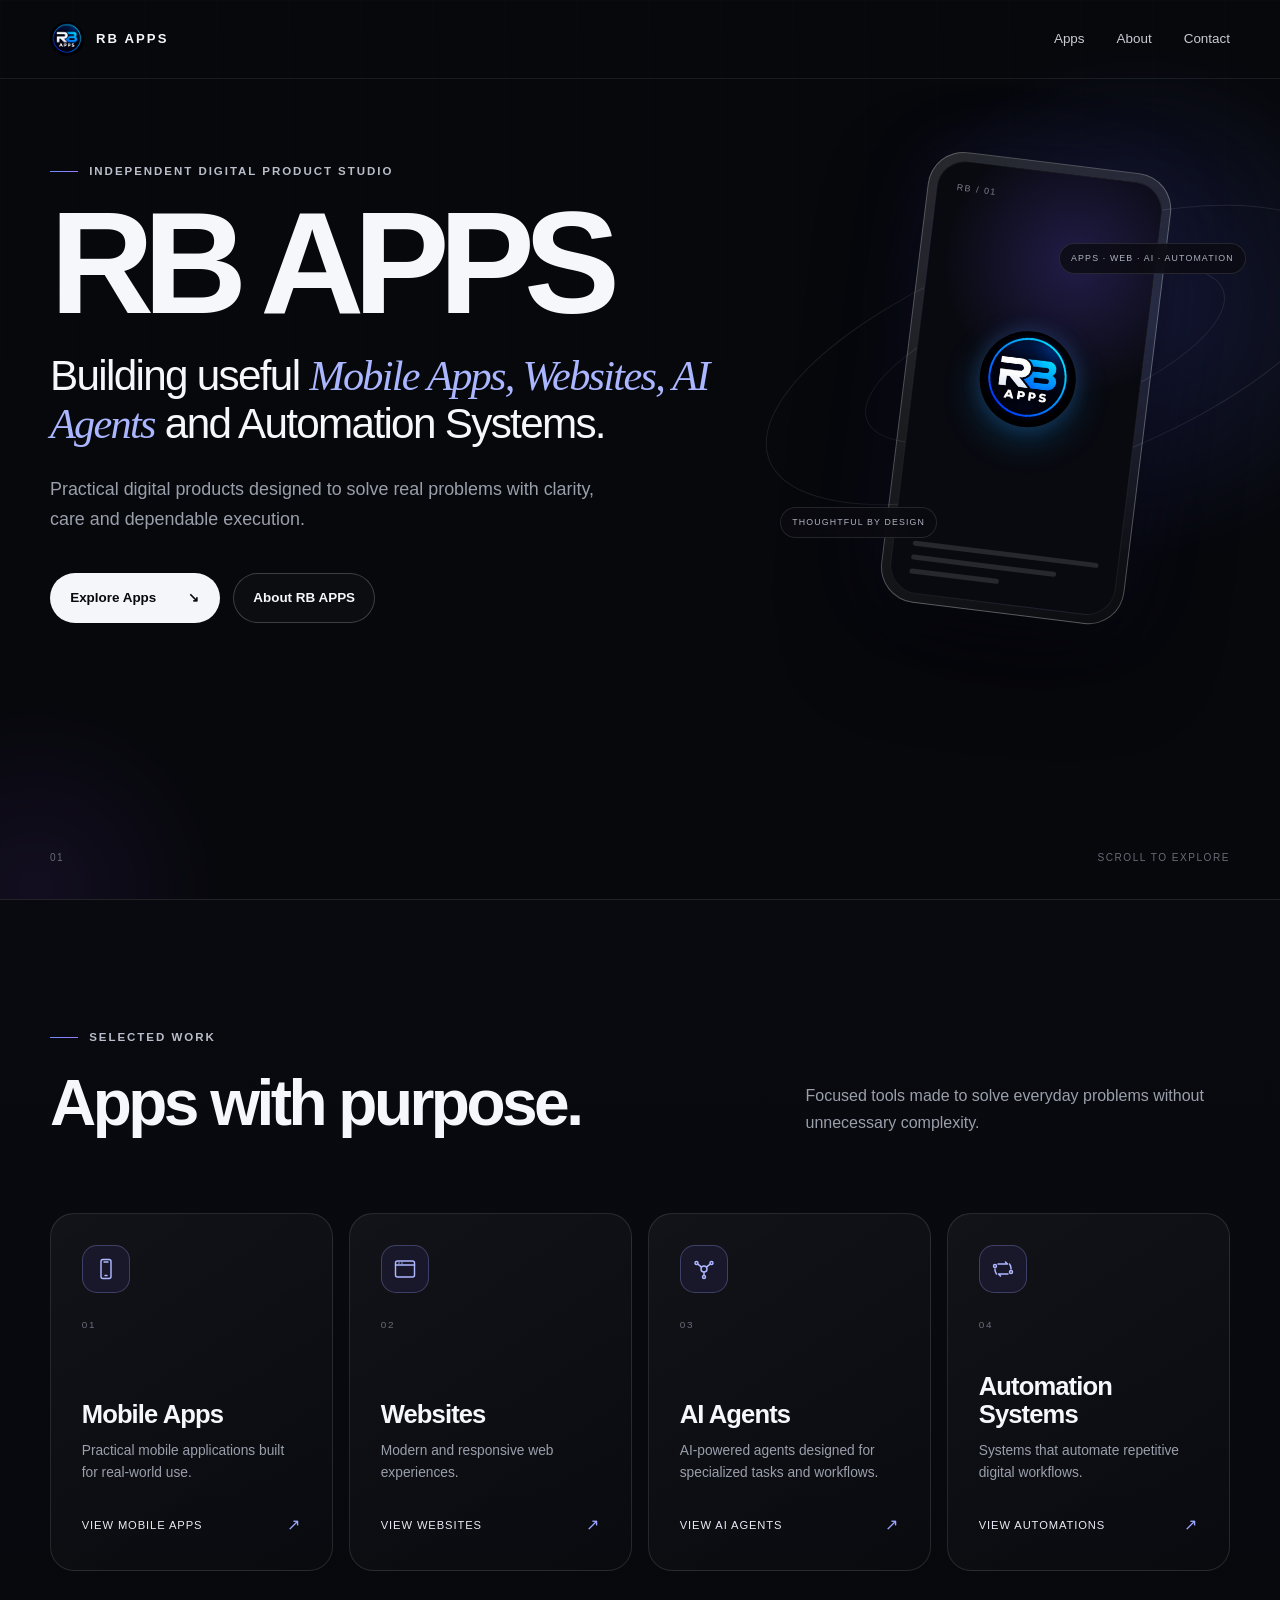
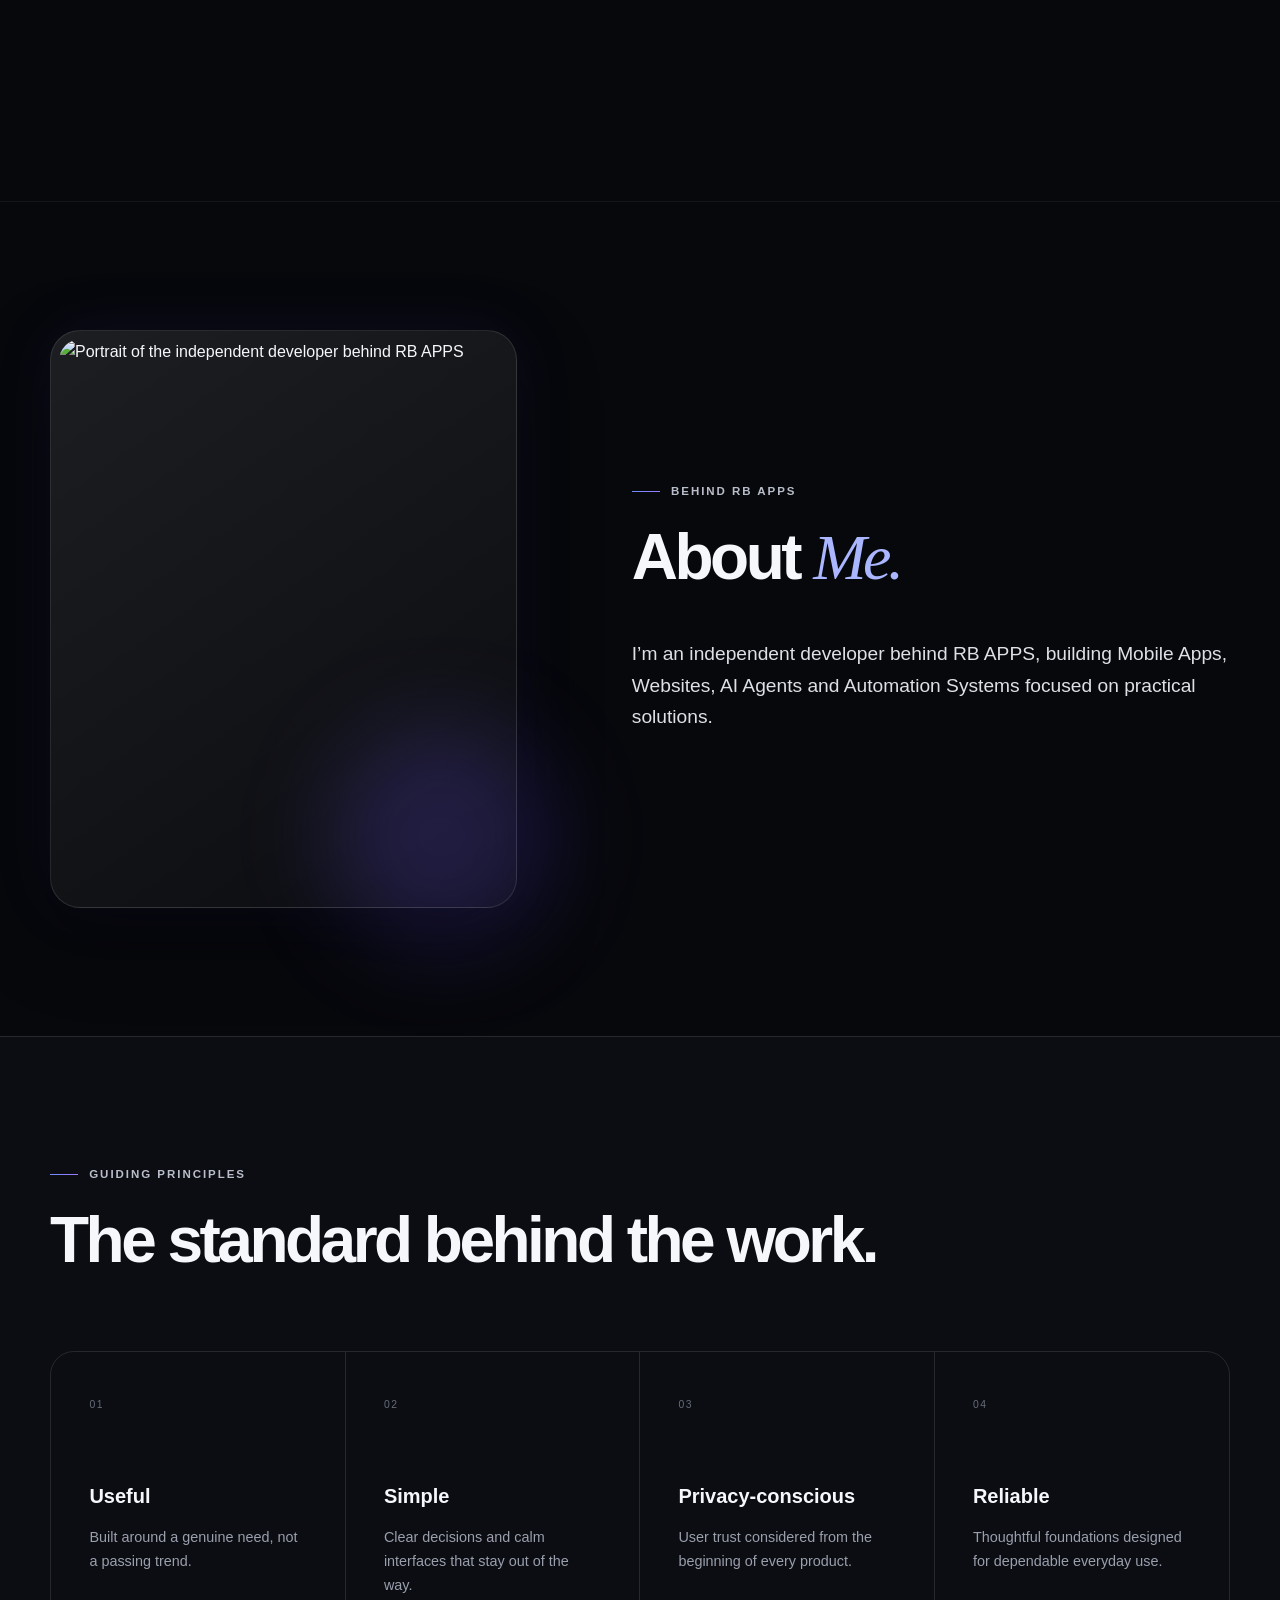
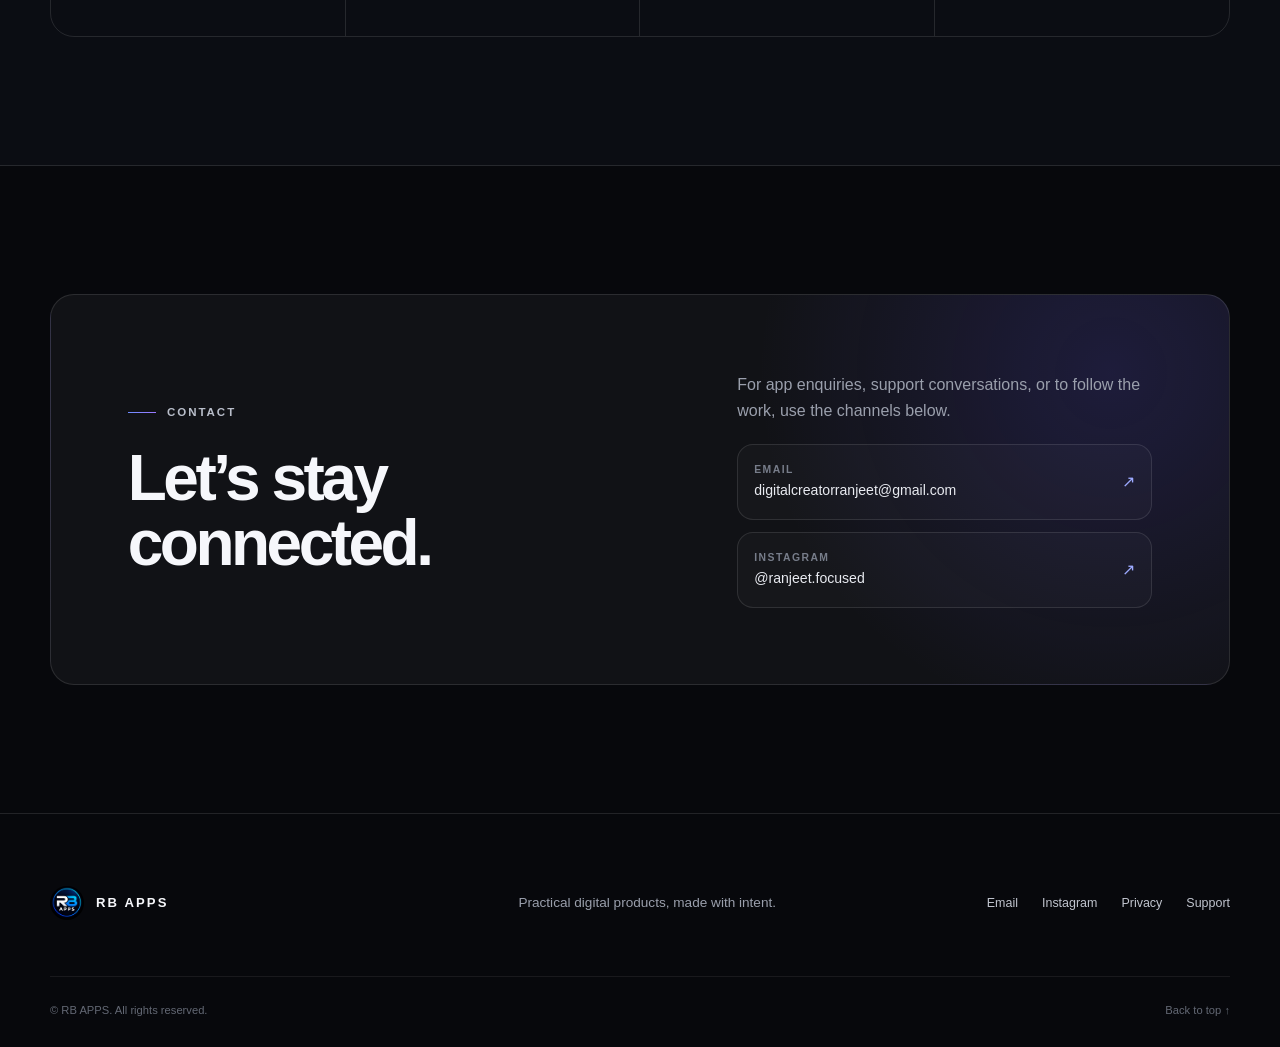
==== index.html @ 56046216 "feat: add RB APPS logo to website" ====
<!doctype html>
<html lang="en">
  <head>
    <meta charset="UTF-8" />
    <meta name="viewport" content="width=device-width, initial-scale=1" />
    <meta name="theme-color" content="#07080c" />
    <meta
      name="description"
      content="RB APPS creates useful mobile apps, websites, AI agents and automation systems."
    />
    <meta property="og:type" content="website" />
    <meta property="og:title" content="RB APPS — Practical digital products" />
    <meta
      property="og:description"
      content="Building useful mobile apps, websites, AI agents and automation systems."
    />
    <title>RB APPS — Practical digital products</title>
    <link rel="icon" href="favicon.svg" type="image/svg+xml" />
    <link rel="stylesheet" href="styles.css" />
    <script src="script.js" defer></script>
  </head>
  <body>
    <a class="skip-link" href="#main-content">Skip to content</a>

    <header class="site-header" data-header>
      <div class="container nav-shell">
        <a class="wordmark" href="index.html" aria-label="RB APPS home">
          <img class="wordmark-logo" src="assets/images/rb-apps-logo.png" alt="RB APPS Logo" width="34" height="34" />
          <span>RB APPS</span>
        </a>

        <button
          class="menu-button"
          type="button"
          aria-expanded="false"
          aria-controls="primary-navigation"
          aria-label="Open navigation"
          data-menu-button
        >
          <span></span><span></span>
        </button>

        <nav class="primary-nav" id="primary-navigation" aria-label="Primary navigation" data-navigation>
          <a href="#apps">Apps</a>
          <a href="#about">About</a>
          <a href="#contact">Contact</a>
        </nav>
      </div>
    </header>

    <main id="main-content">
      <section class="hero" id="top" aria-labelledby="hero-title">
        <div class="gravity-field" aria-hidden="true">
          <span class="orb orb-one"></span>
          <span class="orb orb-two"></span>
          <span class="orbit orbit-one"></span>
          <span class="orbit orbit-two"></span>
        </div>

        <div class="container hero-layout">
          <div class="hero-copy">
            <p class="eyebrow"><span></span> Independent digital product studio</p>
            <h1 id="hero-title">RB APPS</h1>
            <p class="hero-tagline">
              Building useful <em>Mobile Apps, Websites, AI Agents</em> and Automation Systems.
            </p>
            <p class="hero-summary">
              Practical digital products designed to solve real problems with clarity, care and dependable execution.
            </p>
            <div class="hero-actions">
              <a class="button button-primary" href="#apps">Explore Apps <span aria-hidden="true">↘</span></a>
              <a class="button button-secondary" href="#about">About RB APPS</a>
            </div>
          </div>

          <div class="hero-object" aria-hidden="true">
            <div class="device-shell">
              <div class="device-screen">
                <span class="screen-label">RB / 01</span>
                <div class="screen-core">
                  <img class="screen-logo" src="assets/images/rb-apps-logo.png" alt="RB APPS Logo" width="96" height="96" />
                </div>
                <div class="screen-lines"><i></i><i></i><i></i></div>
              </div>
            </div>
            <span class="status-chip chip-one">APPS · WEB · AI · AUTOMATION</span>
            <span class="status-chip chip-two">THOUGHTFUL BY DESIGN</span>
          </div>
        </div>

        <div class="container hero-footnote" aria-hidden="true">
          <span>01</span><span>Scroll to explore</span>
        </div>
      </section>

      <section class="section apps-section" id="apps" aria-labelledby="apps-title">
        <div class="container">
          <div class="section-heading">
            <div>
              <p class="eyebrow"><span></span> Selected work</p>
              <h2 id="apps-title">Apps with purpose.</h2>
            </div>
            <p>Focused tools made to solve everyday problems without unnecessary complexity.</p>
          </div>

          <nav class="project-category-grid" aria-label="Project categories">
            <a class="project-category-card" href="projects/mobile-apps.html">
              <span class="category-icon" aria-hidden="true">
                <svg viewBox="0 0 24 24"><rect x="7" y="2.5" width="10" height="19" rx="2"></rect><path d="M10 5h4M11 18.5h2"></path></svg>
              </span>
              <span class="category-number">01</span>
              <h3>Mobile Apps</h3>
              <p>Practical mobile applications built for real-world use.</p>
              <span class="category-cta">View Mobile Apps <span aria-hidden="true">↗</span></span>
            </a>

            <a class="project-category-card" href="projects/websites.html">
              <span class="category-icon" aria-hidden="true">
                <svg viewBox="0 0 24 24"><rect x="2.5" y="4" width="19" height="16" rx="2"></rect><path d="M2.5 8h19M6 6h.01M9 6h.01"></path></svg>
              </span>
              <span class="category-number">02</span>
              <h3>Websites</h3>
              <p>Modern and responsive web experiences.</p>
              <span class="category-cta">View Websites <span aria-hidden="true">↗</span></span>
            </a>

            <a class="project-category-card" href="projects/ai-agents.html">
              <span class="category-icon" aria-hidden="true">
                <svg viewBox="0 0 24 24"><circle cx="12" cy="12" r="3"></circle><circle cx="4.5" cy="6" r="1.5"></circle><circle cx="19.5" cy="6" r="1.5"></circle><circle cx="12" cy="20" r="1.5"></circle><path d="m5.8 7.1 3.8 3M18.2 7.1l-3.8 3M12 15v3.5"></path></svg>
              </span>
              <span class="category-number">03</span>
              <h3>AI Agents</h3>
              <p>AI-powered agents designed for specialized tasks and workflows.</p>
              <span class="category-cta">View AI Agents <span aria-hidden="true">↗</span></span>
            </a>

            <a class="project-category-card" href="projects/automation.html">
              <span class="category-icon" aria-hidden="true">
                <svg viewBox="0 0 24 24"><path d="M7 7h9.5l-2-2M17 17H7.5l2 2M18.5 7A7.5 7.5 0 0 1 20 12M5.5 17A7.5 7.5 0 0 1 4 12"></path><circle cx="4" cy="9" r="1.5"></circle><circle cx="20" cy="15" r="1.5"></circle></svg>
              </span>
              <span class="category-number">04</span>
              <h3>Automation Systems</h3>
              <p>Systems that automate repetitive digital workflows.</p>
              <span class="category-cta">View Automations <span aria-hidden="true">↗</span></span>
            </a>
          </nav>

        </div>
      </section>

      <section class="section about-section" id="about" aria-labelledby="about-title">
        <div class="container about-grid">
          <div class="about-portrait">
            <img
              src="assets/images/rb-apps-developer.png"
              alt="Portrait of the independent developer behind RB APPS"
              width="1122"
              height="1402"
              loading="lazy"
            />
          </div>
          <div class="about-content">
            <p class="eyebrow"><span></span> Behind RB APPS</p>
            <h2 id="about-title">About <em>Me.</em></h2>
            <div class="about-copy">
              <p>
                I’m an independent developer behind RB APPS, building Mobile Apps, Websites, AI Agents and Automation
                Systems focused on practical solutions.
              </p>
            </div>
          </div>
        </div>
      </section>

      <section class="section principles-section" aria-labelledby="principles-title">
        <div class="container">
          <div class="section-heading compact">
            <div>
              <p class="eyebrow"><span></span> Guiding principles</p>
              <h2 id="principles-title">The standard behind the work.</h2>
            </div>
          </div>

          <div class="principles-grid">
            <article><span>01</span><h3>Useful</h3><p>Built around a genuine need, not a passing trend.</p></article>
            <article><span>02</span><h3>Simple</h3><p>Clear decisions and calm interfaces that stay out of the way.</p></article>
            <article><span>03</span><h3>Privacy-conscious</h3><p>User trust considered from the beginning of every product.</p></article>
            <article><span>04</span><h3>Reliable</h3><p>Thoughtful foundations designed for dependable everyday use.</p></article>
          </div>
        </div>
      </section>

      <section class="section contact-section" id="contact" aria-labelledby="contact-title">
        <div class="container contact-panel">
          <div>
            <p class="eyebrow"><span></span> Contact</p>
            <h2 id="contact-title">Let’s stay connected.</h2>
          </div>
          <div class="contact-copy">
            <p>For app enquiries, support conversations, or to follow the work, use the channels below.</p>
            <div class="contact-links" aria-label="Contact options">
              <a class="contact-link" href="mailto:digitalcreatorranjeet@gmail.com">
                <span class="contact-link-label">Email</span>
                <span class="contact-link-value">digitalcreatorranjeet@gmail.com</span>
                <span class="contact-link-arrow" aria-hidden="true">↗</span>
              </a>
              <a
                class="contact-link"
                href="https://www.instagram.com/ranjeet.focused/"
                target="_blank"
                rel="noopener noreferrer"
                aria-label="Open @ranjeet.focused on Instagram in a new tab"
              >
                <span class="contact-link-label">Instagram</span>
                <span class="contact-link-value">@ranjeet.focused</span>
                <span class="contact-link-arrow" aria-hidden="true">↗</span>
              </a>
            </div>
          </div>
        </div>
      </section>
    </main>

    <footer class="site-footer">
      <div class="container footer-main">
        <a class="wordmark" href="#top" aria-label="Back to top">
          <img class="wordmark-logo" src="assets/images/rb-apps-logo.png" alt="RB APPS Logo" width="34" height="34" />
          <span>RB APPS</span>
        </a>
        <p>Practical digital products, made with intent.</p>
        <nav aria-label="Footer navigation">
          <a href="mailto:digitalcreatorranjeet@gmail.com">Email</a>
          <a
            href="https://www.instagram.com/ranjeet.focused/"
            target="_blank"
            rel="noopener noreferrer"
            aria-label="Instagram (opens in a new tab)"
          >Instagram</a>
          <a href="privacy.html">Privacy</a>
          <a href="support.html">Support</a>
        </nav>
      </div>
      <div class="container footer-bottom">
        <p>© <span data-current-year></span> RB APPS. All rights reserved.</p>
        <a href="#top">Back to top ↑</a>
      </div>
    </footer>
  </body>
</html>
---- styles.css ----
:root {
  color-scheme: dark;
  --bg: #07080c;
  --bg-soft: #0b0d13;
  --surface: rgba(255, 255, 255, 0.045);
  --surface-strong: rgba(255, 255, 255, 0.075);
  --line: rgba(255, 255, 255, 0.11);
  --line-bright: rgba(255, 255, 255, 0.2);
  --text: #f6f7fb;
  --muted: #9a9fac;
  --blue: #6e8cff;
  --violet: #9b79ff;
  --max-width: 1180px;
  --radius: 24px;
  --space-section: clamp(5rem, 10vw, 9rem);
}

*, *::before, *::after { box-sizing: border-box; }
html { scroll-behavior: smooth; }
body {
  margin: 0;
  min-width: 280px;
  overflow-x: hidden;
  background: var(--bg);
  color: var(--text);
  font-family: Inter, ui-sans-serif, -apple-system, BlinkMacSystemFont, "Segoe UI", sans-serif;
  font-size: 1rem;
  line-height: 1.65;
  -webkit-font-smoothing: antialiased;
}

a { color: inherit; }
button, a { -webkit-tap-highlight-color: transparent; }
:focus-visible { outline: 2px solid #aabaff; outline-offset: 4px; }
.container { width: min(calc(100% - 2.5rem), var(--max-width)); margin-inline: auto; }
.skip-link { position: fixed; z-index: 100; top: 1rem; left: 1rem; padding: .7rem 1rem; background: white; color: #08090d; transform: translateY(-180%); }
.skip-link:focus { transform: translateY(0); }

.site-header { position: absolute; z-index: 20; inset: 0 0 auto; border-bottom: 1px solid rgba(255,255,255,.08); }
.nav-shell { min-height: 78px; display: flex; align-items: center; justify-content: space-between; }
.wordmark { display: inline-flex; align-items: center; gap: .75rem; color: var(--text); font-weight: 720; font-size: .82rem; letter-spacing: .16em; text-decoration: none; }
.wordmark-logo { width: 34px; height: 34px; aspect-ratio: 1; border-radius: 50%; object-fit: contain; flex-shrink: 0; display: block; }
.wordmark-mark { display: grid; width: 34px; aspect-ratio: 1; place-items: center; border: 1px solid var(--line-bright); border-radius: 50%; font-size: .65rem; letter-spacing: -.03em; background: rgba(255,255,255,.035); }
.primary-nav { display: flex; gap: 2rem; align-items: center; }
.primary-nav a { min-height: 44px; display: inline-flex; align-items: center; color: #c8cbd4; font-size: .84rem; text-decoration: none; transition: color .2s ease; }
.primary-nav a:hover { color: white; }
.menu-button { display: none; width: 46px; height: 46px; padding: 0; border: 1px solid var(--line); border-radius: 50%; background: transparent; }
.menu-button span { display: block; width: 18px; height: 1px; margin: 5px auto; background: white; transition: transform .2s ease; }

.hero { position: relative; min-height: min(900px, 100svh); padding: clamp(9.5rem, 18vh, 13rem) 0 2rem; overflow: hidden; display: flex; flex-direction: column; justify-content: space-between; border-bottom: 1px solid var(--line); }
.hero::before { content: ""; position: absolute; inset: 0; opacity: .2; background-image: linear-gradient(rgba(255,255,255,.045) 1px, transparent 1px), linear-gradient(90deg, rgba(255,255,255,.045) 1px, transparent 1px); background-size: 72px 72px; mask-image: linear-gradient(to bottom, black, transparent 80%); }
.gravity-field { position: absolute; inset: 0; pointer-events: none; }
.orb { position: absolute; border-radius: 50%; filter: blur(12px); opacity: .25; animation: float 12s ease-in-out infinite alternate; }
.orb-one { width: min(42vw, 600px); aspect-ratio: 1; right: -10%; top: 4%; background: radial-gradient(circle, rgba(90,110,255,.7), transparent 68%); }
.orb-two { width: 380px; aspect-ratio: 1; left: -12%; bottom: -20%; background: radial-gradient(circle, rgba(151,83,255,.35), transparent 70%); animation-delay: -5s; }
.orbit { position: absolute; border: 1px solid rgba(255,255,255,.09); border-radius: 50%; transform: rotate(-20deg); }
.orbit-one { width: 610px; height: 230px; right: -80px; top: 240px; }
.orbit-two { width: 380px; height: 130px; right: 45px; top: 290px; }
.hero-layout { position: relative; z-index: 2; display: grid; grid-template-columns: minmax(0, 1.25fr) minmax(320px, .75fr); gap: clamp(2rem, 7vw, 7rem); align-items: center; }
.eyebrow { margin: 0 0 1.5rem; display: flex; align-items: center; gap: .7rem; color: #b9beca; font-size: .72rem; font-weight: 650; letter-spacing: .17em; text-transform: uppercase; }
.eyebrow span { width: 28px; height: 1px; background: linear-gradient(90deg, var(--blue), var(--violet)); }
.hero h1 { margin: 0; font-size: clamp(4.4rem, 12vw, 9rem); line-height: .82; letter-spacing: -.075em; font-weight: 760; }
.hero-tagline { max-width: 700px; margin: 1.8rem 0 0; font-size: clamp(1.65rem, 3.3vw, 3rem); line-height: 1.14; letter-spacing: -.04em; font-weight: 360; }
em { color: #aab6ff; font-family: Georgia, serif; font-weight: 400; }
.hero-summary { max-width: 570px; margin: 1.7rem 0 0; color: var(--muted); font-size: clamp(1rem, 1.6vw, 1.12rem); }
.hero-actions { display: flex; flex-wrap: wrap; gap: .85rem; margin-top: 2.4rem; }
.button { min-height: 50px; padding: .75rem 1.2rem; border: 1px solid transparent; border-radius: 999px; display: inline-flex; align-items: center; justify-content: center; gap: 2rem; font-size: .84rem; font-weight: 650; text-decoration: none; transition: transform .2s ease, background-color .2s ease, border-color .2s ease; }
.button:hover { transform: translateY(-2px); }
.button-primary { background: #f5f6fa; color: #08090d; }
.button-secondary { border-color: var(--line-bright); background: rgba(255,255,255,.025); }
.hero-object { position: relative; min-height: 440px; display: grid; place-items: center; perspective: 900px; }
.device-shell { width: min(245px, 68vw); aspect-ratio: .54; padding: 8px; border: 1px solid rgba(255,255,255,.26); border-radius: 36px; background: linear-gradient(145deg, rgba(255,255,255,.13), rgba(255,255,255,.025)); box-shadow: 0 35px 90px rgba(0,0,0,.65), 0 0 80px rgba(89,92,255,.11); transform: rotate(7deg) translateY(-5px); animation: deviceFloat 7s ease-in-out infinite; }
.device-screen { height: 100%; padding: 1.2rem; border-radius: 29px; background: radial-gradient(circle at 65% 20%, rgba(114,86,255,.23), transparent 35%), #090a10; border: 1px solid rgba(255,255,255,.07); display: flex; flex-direction: column; }
.screen-label { color: #7c8291; font-size: .55rem; letter-spacing: .18em; }
.screen-core { flex: 1; display: grid; place-items: center; }
.screen-core span { width: 92px; aspect-ratio: 1; display: grid; place-items: center; border-radius: 25px; background: linear-gradient(145deg, #7792ff, #7c4fff); box-shadow: 0 15px 45px rgba(104,76,255,.4); font-size: 2.2rem; font-weight: 730; }
.screen-logo { width: 96px; height: 96px; aspect-ratio: 1; object-fit: contain; border-radius: 50%; box-shadow: 0 12px 35px rgba(0, 162, 255, 0.25), 0 0 20px rgba(110, 140, 255, 0.2); display: block; }
.screen-lines { display: grid; gap: .55rem; }
.screen-lines i { height: 5px; border-radius: 5px; background: rgba(255,255,255,.12); }
.screen-lines i:nth-child(2) { width: 78%; } .screen-lines i:nth-child(3) { width: 48%; }
.status-chip { position: absolute; padding: .45rem .7rem; border: 1px solid var(--line); border-radius: 999px; background: rgba(10,11,17,.8); backdrop-filter: blur(8px); color: #aeb3c0; font-size: .55rem; letter-spacing: .13em; }
.chip-one { top: 17%; right: -4%; } .chip-two { bottom: 18%; left: -10%; }
.hero-footnote { position: relative; z-index: 2; padding-top: 2rem; display: flex; justify-content: space-between; color: #666b78; font-size: .63rem; letter-spacing: .15em; text-transform: uppercase; }

.section { padding-block: var(--space-section); }
.section-heading { margin-bottom: clamp(2.5rem, 6vw, 5rem); display: grid; grid-template-columns: 1.25fr .75fr; gap: 3rem; align-items: end; }
.section-heading h2, .about-grid h2, .contact-panel h2 { margin: 0; font-size: clamp(2.4rem, 5vw, 4.7rem); line-height: 1.02; letter-spacing: -.055em; }
.section-heading > p { max-width: 450px; margin: 0; color: var(--muted); }
.apps-section { background: linear-gradient(180deg, #090a0f, var(--bg)); }
.project-category-grid { display: grid; grid-template-columns: repeat(4, minmax(0, 1fr)); gap: 1rem; margin-bottom: clamp(4rem, 8vw, 7rem); }
.project-category-card { min-width: 0; min-height: 310px; padding: clamp(1.35rem, 2.4vw, 2rem); display: flex; flex-direction: column; color: var(--text); text-decoration: none; border: 1px solid var(--line); border-radius: var(--radius); background: linear-gradient(145deg, rgba(255,255,255,.045), rgba(255,255,255,.012)); transition: transform .3s ease, border-color .3s ease, background .3s ease; }
.project-category-card:hover { transform: translateY(-5px); border-color: var(--line-bright); background: linear-gradient(145deg, rgba(119,104,255,.1), rgba(255,255,255,.018)); }
.project-category-card:focus-visible { outline: 2px solid #9aa6ff; outline-offset: 4px; }
.category-icon { width: 48px; height: 48px; display: grid; place-items: center; color: #aeb8ff; border: 1px solid rgba(159,169,255,.28); border-radius: 15px; background: rgba(111,91,255,.09); }
.category-icon svg { width: 24px; height: 24px; fill: none; stroke: currentColor; stroke-width: 1.45; stroke-linecap: round; stroke-linejoin: round; }
.category-number { margin: 1.5rem 0 0; color: #686e7c; font-size: .62rem; letter-spacing: .18em; }
.project-category-card h3 { margin: auto 0 .75rem; padding-top: 2.5rem; font-size: clamp(1.3rem, 2vw, 1.65rem); line-height: 1.08; letter-spacing: -.035em; }
.project-category-card p { margin: 0; color: var(--muted); font-size: .86rem; line-height: 1.6; }
.category-cta { margin-top: 1.75rem; display: flex; align-items: center; justify-content: space-between; color: #e9ebf6; font-size: .7rem; letter-spacing: .08em; text-transform: uppercase; }
.category-cta > span { color: #9aa6ff; font-size: 1rem; transition: transform .3s ease; }
.project-category-card:hover .category-cta > span { transform: translate(3px, 3px); }
.project-list { scroll-margin-top: 2rem; }
.project-list-heading { margin-bottom: 2rem; }
.project-list-heading h3 { margin: .5rem 0 0; font-size: clamp(1.8rem, 3vw, 2.6rem); letter-spacing: -.04em; }
.app-card { overflow: hidden; min-height: 480px; display: grid; grid-template-columns: 1fr 1fr; border: 1px solid var(--line); border-radius: var(--radius); background: var(--surface); transition: transform .3s ease, border-color .3s ease; }
.app-card + .app-card { margin-top: 2rem; }
.app-card:hover { transform: translateY(-5px); border-color: var(--line-bright); }
.app-visual { position: relative; overflow: hidden; min-height: 380px; display: grid; place-items: center; background: radial-gradient(circle at center, rgba(102,85,255,.2), transparent 38%), linear-gradient(145deg, rgba(255,255,255,.035), transparent); border-right: 1px solid var(--line); }
.smart-prompt-visual { background: radial-gradient(circle at center, rgba(76,124,255,.23), transparent 38%), linear-gradient(145deg, rgba(255,255,255,.035), transparent); }
.app-visual::before { content: ""; position: absolute; width: 72%; aspect-ratio: 1; border: 1px solid rgba(255,255,255,.08); border-radius: 50%; }
.app-icon { z-index: 1; width: 132px; aspect-ratio: 1; display: grid; place-items: center; border-radius: 34px; background: linear-gradient(145deg, #7996ff, #764ce9); box-shadow: 0 28px 65px rgba(91,67,228,.35); font-size: 3.2rem; font-weight: 750; }
.app-icon-image { z-index: 1; display: block; width: 148px; height: 148px; aspect-ratio: 1; object-fit: cover; border: 1px solid rgba(255,255,255,.15); border-radius: 35px; box-shadow: 0 28px 65px rgba(91,67,228,.38); }
.visual-ring { position: absolute; width: 90%; height: 32%; border: 1px solid rgba(255,255,255,.1); border-radius: 50%; transform: rotate(-14deg); }
.visual-dot { position: absolute; width: 8px; aspect-ratio: 1; border-radius: 50%; background: #a5b3ff; box-shadow: 0 0 20px #7b8cff; }
.dot-one { top: 24%; right: 24%; } .dot-two { bottom: 22%; left: 20%; width: 5px; }
.app-content { padding: clamp(2rem, 6vw, 5rem); display: flex; flex-direction: column; justify-content: center; align-items: flex-start; }
.app-index { color: #858b99; font-size: .65rem; letter-spacing: .17em; }
.app-content h3 { margin: .65rem 0 1rem; font-size: clamp(2.5rem, 4.6vw, 4.8rem); line-height: 1; letter-spacing: -.055em; }
.placeholder-copy { max-width: 420px; margin: 0; color: var(--muted); }
.app-link { margin-top: 2rem; gap: 1.25rem; }
.app-screenshots { grid-column: 1 / -1; display: flex; gap: 1rem; overflow-x: auto; padding: clamp(1.25rem, 3vw, 2rem); border-top: 1px solid var(--line); background: rgba(255,255,255,.018); scroll-snap-type: x proximity; scrollbar-color: rgba(150,157,255,.45) transparent; }
.app-screenshots img { flex: 0 0 clamp(190px, 23vw, 270px); width: clamp(190px, 23vw, 270px); height: auto; border: 1px solid rgba(255,255,255,.12); border-radius: 18px; box-shadow: 0 18px 45px rgba(0,0,0,.3); scroll-snap-align: start; }
.coming-soon { margin-top: 2rem; padding: .5rem .8rem; border: 1px solid var(--line); border-radius: 999px; color: #c6cad4; font-size: .7rem; letter-spacing: .09em; text-transform: uppercase; }
.future-note { margin: 2rem 0 0; color: #656a76; font-size: .8rem; text-align: center; }

.about-section { border-top: 1px solid rgba(255,255,255,.05); }
.about-grid { display: grid; grid-template-columns: minmax(280px, .78fr) minmax(0, 1fr); gap: clamp(3rem, 9vw, 9rem); align-items: center; }
.about-portrait { position: relative; max-width: 470px; padding: 8px; border: 1px solid var(--line); border-radius: 30px; background: linear-gradient(145deg, rgba(255,255,255,.09), rgba(255,255,255,.02)); box-shadow: 0 30px 80px rgba(0,0,0,.38), 0 0 65px rgba(91,86,255,.08); }
.about-portrait::after { content: ""; position: absolute; z-index: -1; width: 48%; aspect-ratio: 1; right: -8%; bottom: -7%; border-radius: 50%; background: rgba(105,82,255,.2); filter: blur(45px); }
.about-portrait img { display: block; width: 100%; height: auto; aspect-ratio: 1122 / 1402; object-fit: cover; object-position: center 38%; border-radius: 22px; }
.about-content { max-width: 620px; }
.about-copy { padding-top: clamp(1.75rem, 4vw, 3rem); }
.about-copy p { margin: 0 0 1.5rem; color: var(--muted); font-size: clamp(1rem, 1.8vw, 1.2rem); }
.about-copy p:first-child { color: #dde0e7; }
.principles-section { border-block: 1px solid var(--line); background: var(--bg-soft); }
.section-heading.compact { grid-template-columns: 1fr; }
.principles-grid { display: grid; grid-template-columns: repeat(4, 1fr); border: 1px solid var(--line); border-radius: var(--radius); overflow: hidden; }
.principles-grid article { min-width: 0; padding: clamp(1.5rem, 3vw, 2.4rem); border-right: 1px solid var(--line); }
.principles-grid article:last-child { border: 0; }
.principles-grid span { color: #666c79; font-size: .65rem; letter-spacing: .15em; }
.principles-grid h3 { margin: 4rem 0 .8rem; font-size: 1.25rem; }
.principles-grid p { margin: 0; color: var(--muted); font-size: .9rem; }

.contact-panel { padding: clamp(2rem, 6vw, 5rem); display: grid; grid-template-columns: 1.15fr .85fr; gap: 3rem; align-items: center; border: 1px solid var(--line); border-radius: var(--radius); background: radial-gradient(circle at 90% 20%, rgba(98,83,255,.16), transparent 32%), var(--surface); }
.contact-copy p { margin: 0 0 1.2rem; color: var(--muted); }
.contact-links { display: grid; gap: .75rem; }
.contact-link { position: relative; min-height: 76px; padding: .9rem 3rem .9rem 1rem; display: flex; flex-direction: column; justify-content: center; border: 1px solid var(--line); border-radius: 16px; background: rgba(255,255,255,.025); text-decoration: none; transition: transform .2s ease, border-color .2s ease, background-color .2s ease; }
.contact-link:hover { transform: translateY(-2px); border-color: var(--line-bright); background: rgba(255,255,255,.055); }
.contact-link:active { transform: translateY(0); background: rgba(255,255,255,.075); }
.contact-link-label { color: #777d8a; font-size: .65rem; font-weight: 650; letter-spacing: .14em; text-transform: uppercase; }
.contact-link-value { overflow-wrap: anywhere; color: #e8eaf0; font-size: .88rem; }
.contact-link-arrow { position: absolute; right: 1rem; top: 50%; color: #9daaff; transform: translateY(-50%); }
.site-footer { padding: 4rem 0 1.7rem; border-top: 1px solid var(--line); }
.footer-main { display: grid; grid-template-columns: 1fr 1fr auto; gap: 2rem; align-items: center; }
.footer-main p { color: var(--muted); font-size: .85rem; }
.footer-main nav { display: flex; flex-wrap: wrap; gap: .5rem 1.5rem; color: #858a96; font-size: .78rem; }
.footer-main nav a { min-height: 44px; display: inline-flex; align-items: center; color: #c1c5cf; text-underline-offset: .25em; text-decoration-color: transparent; transition: color .2s ease, text-decoration-color .2s ease; }
.footer-main nav a:hover { color: white; text-decoration-color: currentColor; }
.footer-main small { margin-left: .25rem; color: #565b67; text-transform: uppercase; font-size: .55rem; }
.footer-bottom { margin-top: 3rem; padding-top: 1.5rem; border-top: 1px solid rgba(255,255,255,.07); display: flex; justify-content: space-between; color: #636874; font-size: .7rem; }
.footer-bottom p { margin: 0; }
.footer-bottom a { text-decoration: none; }

.content-page { min-height: 100vh; }
.content-page .site-header { position: relative; background: rgba(7,8,12,.82); }
.content-main { position: relative; overflow: hidden; min-height: calc(100vh - 78px); padding-block: clamp(4.5rem, 10vw, 8rem); }
.content-main::before { content: ""; position: absolute; width: min(60vw, 760px); aspect-ratio: 1; top: -34%; right: -18%; border-radius: 50%; background: radial-gradient(circle, rgba(92,91,255,.16), transparent 68%); pointer-events: none; }
.content-shell { position: relative; z-index: 1; width: min(calc(100% - 2.5rem), 820px); margin-inline: auto; }
.content-header { margin-bottom: clamp(2.5rem, 6vw, 4.5rem); }
.content-header h1 { max-width: 760px; margin: 0; font-size: clamp(3rem, 7vw, 6rem); line-height: .95; letter-spacing: -.065em; }
.content-intro { max-width: 700px; margin: 1.5rem 0 0; color: #c9ccd5; font-size: clamp(1.05rem, 2vw, 1.3rem); }
.content-card { padding: clamp(1.5rem, 5vw, 3.5rem); border: 1px solid var(--line); border-radius: var(--radius); background: linear-gradient(145deg, rgba(255,255,255,.055), rgba(255,255,255,.02)); box-shadow: 0 28px 80px rgba(0,0,0,.22); }
.content-card h2 { margin: 0 0 1rem; font-size: clamp(1.45rem, 3vw, 2rem); line-height: 1.2; letter-spacing: -.035em; }
.content-card h2:not(:first-child) { margin-top: 2.5rem; }
.content-card p, .content-card li { color: var(--muted); }
.content-card p { margin: 0 0 1.25rem; }
.content-card ul { margin: 1.25rem 0 0; padding-left: 1.25rem; }
.content-card li { margin-block: .65rem; padding-left: .35rem; }
.content-card a:not(.button) { color: #c8d0ff; text-underline-offset: .25em; }
.content-card .button { margin-top: 1rem; }
.policy-date { display: inline-flex; margin-bottom: 2rem; padding: .45rem .75rem; border: 1px solid var(--line); border-radius: 999px; color: #abb0bd; font-size: .72rem; letter-spacing: .08em; text-transform: uppercase; }
.content-footer-note { margin: 2rem 0 0; color: #666c78; font-size: .78rem; }
.category-main { padding-block: clamp(4.5rem, 9vw, 8rem); }
.category-shell { width: min(calc(100% - 2.5rem), var(--max-width)); margin-inline: auto; }
.category-page-header { max-width: 820px; margin-bottom: clamp(3rem, 7vw, 5rem); }
.category-page-header h1 { margin: 0; font-size: clamp(3rem, 8vw, 6.5rem); line-height: .94; letter-spacing: -.065em; }
.category-page-header .content-intro { max-width: 680px; }
.category-back { min-height: 44px; margin-top: 1.5rem; display: inline-flex; align-items: center; color: #c8d0ff; font-size: .8rem; text-underline-offset: .3em; }
.empty-state { min-height: 280px; padding: clamp(2rem, 6vw, 4.5rem); display: grid; place-content: center; text-align: center; border: 1px solid var(--line); border-radius: var(--radius); background: linear-gradient(145deg, rgba(255,255,255,.045), rgba(255,255,255,.012)); }
.empty-state h2 { margin: 0; font-size: clamp(1.6rem, 4vw, 2.6rem); letter-spacing: -.04em; }
.empty-state p { max-width: 520px; margin: .8rem auto 0; color: var(--muted); }
.agent-project-card { max-width:850px; padding:clamp(2rem,6vw,4.5rem); border:1px solid var(--line); border-radius:var(--radius); background:radial-gradient(circle at top right,rgba(104,82,255,.17),transparent 32%),var(--surface); }.agent-project-card h2{margin:.8rem 0 1rem;font-size:clamp(2rem,5vw,4.4rem);line-height:.98;letter-spacing:-.055em}.agent-project-card>p:not(.app-index){max-width:580px;margin:0;color:var(--muted)}.agent-project-card .button{margin-top:2rem}.status-pill{display:inline-flex;margin-top:1rem;padding:.4rem .7rem;border:1px solid rgba(156,166,255,.3);border-radius:999px;color:#c8d0ff;background:rgba(106,89,255,.1);font-size:.65rem;letter-spacing:.09em;text-transform:uppercase}
.hermes-hero{padding:clamp(5rem,12vw,10rem) 0 clamp(4rem,8vw,7rem);background:radial-gradient(circle at 78% 10%,rgba(108,87,255,.2),transparent 24%),linear-gradient(180deg,#090a0f,var(--bg))}.hermes-hero h1{max-width:920px;margin:0;font-size:clamp(3.2rem,8.7vw,8.4rem);line-height:.87;letter-spacing:-.075em}.hermes-lead{max-width:780px;margin:2rem 0 0;color:#c9ccd5;font-size:clamp(1.1rem,2.4vw,1.55rem);line-height:1.45}.hermes-section{padding-block:clamp(3.5rem,8vw,7rem);border-top:1px solid rgba(255,255,255,.06)}.hermes-prose{max-width:760px}.hermes-prose h2,.section-label h2,.split-grid h2{margin:0;font-size:clamp(2rem,5vw,4.4rem);line-height:.98;letter-spacing:-.055em}.hermes-prose p{color:var(--muted)}.section-label{margin-bottom:2rem}.feature-grid,.challenge-grid{display:grid;grid-template-columns:repeat(4,minmax(0,1fr));border:1px solid var(--line);border-radius:var(--radius);overflow:hidden}.feature-grid span,.challenge-grid article{min-width:0;padding:1.25rem;border-right:1px solid var(--line);color:#d9dce6}.feature-grid span{min-height:120px;display:flex;align-items:flex-end;border-bottom:1px solid var(--line)}.feature-grid span:nth-child(4n),.challenge-grid article:last-child{border-right:0}.feature-grid span:nth-last-child(-n+4){border-bottom:0}.challenge-grid h3{margin:0;font-size:1.1rem}.challenge-grid p{color:var(--muted);font-size:.88rem}.challenge-grid strong{color:#d8dcf0}.architecture-flow{max-width:820px;margin:0;padding:0;list-style:none;display:grid;gap:.7rem}.architecture-flow li{position:relative;min-height:58px;padding:1rem 1.2rem;display:flex;align-items:center;border:1px solid var(--line);border-radius:14px;background:rgba(255,255,255,.025)}.architecture-flow li:not(:last-child)::after{content:"↓";position:absolute;left:1.2rem;bottom:-.78rem;z-index:1;color:#9aa6ff}.split-grid{display:grid;grid-template-columns:minmax(0,.9fr) minmax(0,1.1fr);gap:clamp(2rem,9vw,9rem)}.stack-list{margin:0;padding:0;list-style:none;border-top:1px solid var(--line)}.stack-list li{padding:.85rem 0;border-bottom:1px solid var(--line);color:#d4d7e1}.workflow-statement{margin:0 0 1.2rem;color:#cbd3ff!important;font-size:clamp(1.15rem,3vw,1.7rem)}.evolution-grid,.hermes-gallery{display:grid;grid-template-columns:repeat(3,1fr);gap:1rem}.evolution-grid{grid-template-columns:1fr 1fr;margin-bottom:2rem}.evolution-grid article{padding:1.5rem;border:1px solid var(--line);border-radius:18px;background:rgba(255,255,255,.025)}.evolution-grid article p:last-child{margin:.65rem 0 0;color:#e3e5ed}.gallery-note{max-width:720px;color:var(--muted);font-size:.86rem}.hermes-gallery a{overflow:hidden;display:block;min-width:0;border:1px solid var(--line);border-radius:18px;background:#0b0c10}.hermes-gallery a:first-child{grid-column:span 3}.hermes-gallery img{display:block;width:100%;height:100%;aspect-ratio:1;object-fit:cover}.hermes-gallery a:first-child img{aspect-ratio:16/8;object-position:top}.disclaimer{padding:1.2rem 1.5rem;border-left:2px solid #9aa6ff;background:rgba(108,87,255,.08);color:#d1d5e6;font-size:.86rem}

@keyframes float { to { transform: translate3d(20px, -25px, 0) scale(1.04); } }
@keyframes deviceFloat { 0%, 100% { transform: rotate(7deg) translateY(-5px); } 50% { transform: rotate(5deg) translateY(9px); } }

@media (max-width: 1000px) {
  .project-category-grid { grid-template-columns: repeat(2, minmax(0, 1fr)); }
}

@media (max-width: 820px) {
  .site-header[data-open="true"] { position: fixed; background: rgba(7,8,12,.96); }
  .menu-button { display: block; }
  .site-header[data-open="true"] .menu-button span:first-child { transform: translateY(3px) rotate(45deg); }
  .site-header[data-open="true"] .menu-button span:last-child { transform: translateY(-3px) rotate(-45deg); }
  .primary-nav { display: none; position: absolute; inset: 78px 0 auto; min-height: calc(100dvh - 78px); padding: 2rem 1.25rem; background: rgba(7,8,12,.98); flex-direction: column; align-items: stretch; }
  .site-header[data-open="true"] .primary-nav { display: flex; }
  .primary-nav a { min-height: 58px; border-bottom: 1px solid var(--line); font-size: 1.1rem; }
  .hero { min-height: auto; }
  .hero-layout, .section-heading, .about-grid, .contact-panel { grid-template-columns: 1fr; }
  .about-portrait { width: min(100%, 460px); margin-inline: auto; }
  .about-content { max-width: 680px; }
  .hero-object { min-height: 390px; margin-top: 1rem; }
  .orbit-one { right: -270px; } .orbit-two { right: -90px; }
  .app-card { grid-template-columns: 1fr; }
  .app-visual { border-right: 0; border-bottom: 1px solid var(--line); }
  .app-screenshots { grid-column: 1; }
  .principles-grid { grid-template-columns: 1fr 1fr; }
  .principles-grid article:nth-child(2) { border-right: 0; }
  .principles-grid article:nth-child(-n+2) { border-bottom: 1px solid var(--line); }
  .footer-main { grid-template-columns: 1fr; }
  .feature-grid,.challenge-grid{grid-template-columns:1fr 1fr}.feature-grid span:nth-child(2n),.challenge-grid article:nth-child(2n){border-right:0}.feature-grid span:nth-last-child(-n+4){border-bottom:1px solid var(--line)}.feature-grid span:nth-last-child(-n+2){border-bottom:0}.challenge-grid article:nth-child(-n+2){border-bottom:1px solid var(--line)}.split-grid{grid-template-columns:1fr}
}

@media (max-width: 520px) {
  .container { width: min(calc(100% - 1.5rem), var(--max-width)); }
  .hero { padding-top: 8.5rem; }
  .hero h1 { font-size: clamp(3.7rem, 22vw, 6rem); }
  .hero-actions { align-items: stretch; flex-direction: column; }
  .button { width: 100%; }
  .project-category-grid { grid-template-columns: 1fr; }
  .project-category-card { min-height: 270px; }
  .app-screenshots img { flex-basis: min(78vw, 270px); width: min(78vw, 270px); }
  .hero-object { min-height: 350px; }
  .device-shell { width: 190px; }
  .chip-one { right: 0; } .chip-two { left: 0; }
  .principles-grid { grid-template-columns: 1fr; }
  .principles-grid article { border-right: 0; border-bottom: 1px solid var(--line); }
  .principles-grid article:nth-child(2) { border-right: 0; }
  .principles-grid article:nth-child(-n+3) { border-bottom: 1px solid var(--line); }
  .principles-grid article:last-child { border-bottom: 0; }
  .principles-grid h3 { margin-top: 2.5rem; }
  .footer-bottom { align-items: flex-start; flex-direction: column; gap: 1rem; }
  .content-shell { width: min(calc(100% - 1.5rem), 820px); }
  .content-header h1 { font-size: clamp(2.75rem, 15vw, 4.2rem); }
  .feature-grid,.challenge-grid,.evolution-grid,.hermes-gallery{grid-template-columns:1fr}.feature-grid span,.challenge-grid article{border-right:0;border-bottom:1px solid var(--line)}.feature-grid span:last-child,.challenge-grid article:last-child{border-bottom:0}.hermes-gallery a:first-child{grid-column:auto}.hermes-gallery a:first-child img{aspect-ratio:1}
}

@media (prefers-reduced-motion: reduce) {
  html { scroll-behavior: auto; }
  *, *::before, *::after { scroll-behavior: auto !important; animation-duration: .01ms !important; animation-iteration-count: 1 !important; transition-duration: .01ms !important; }
}
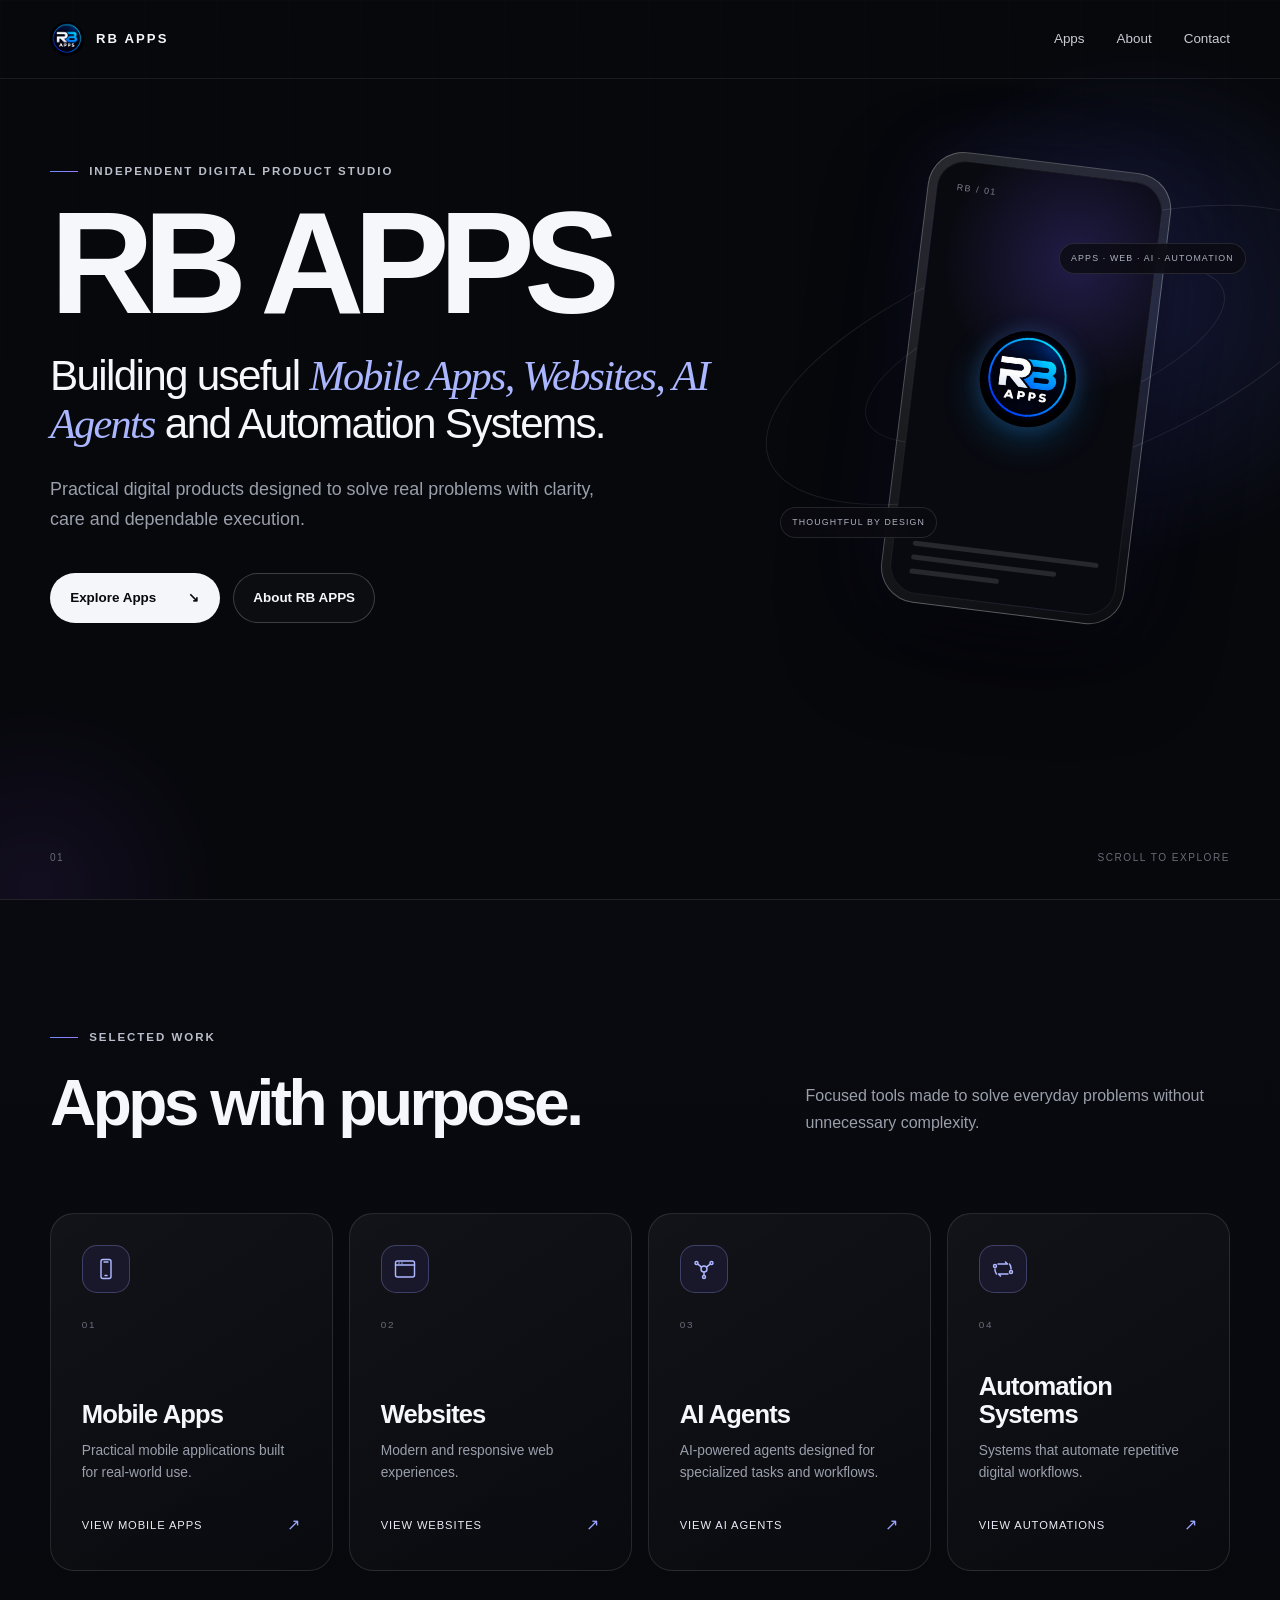
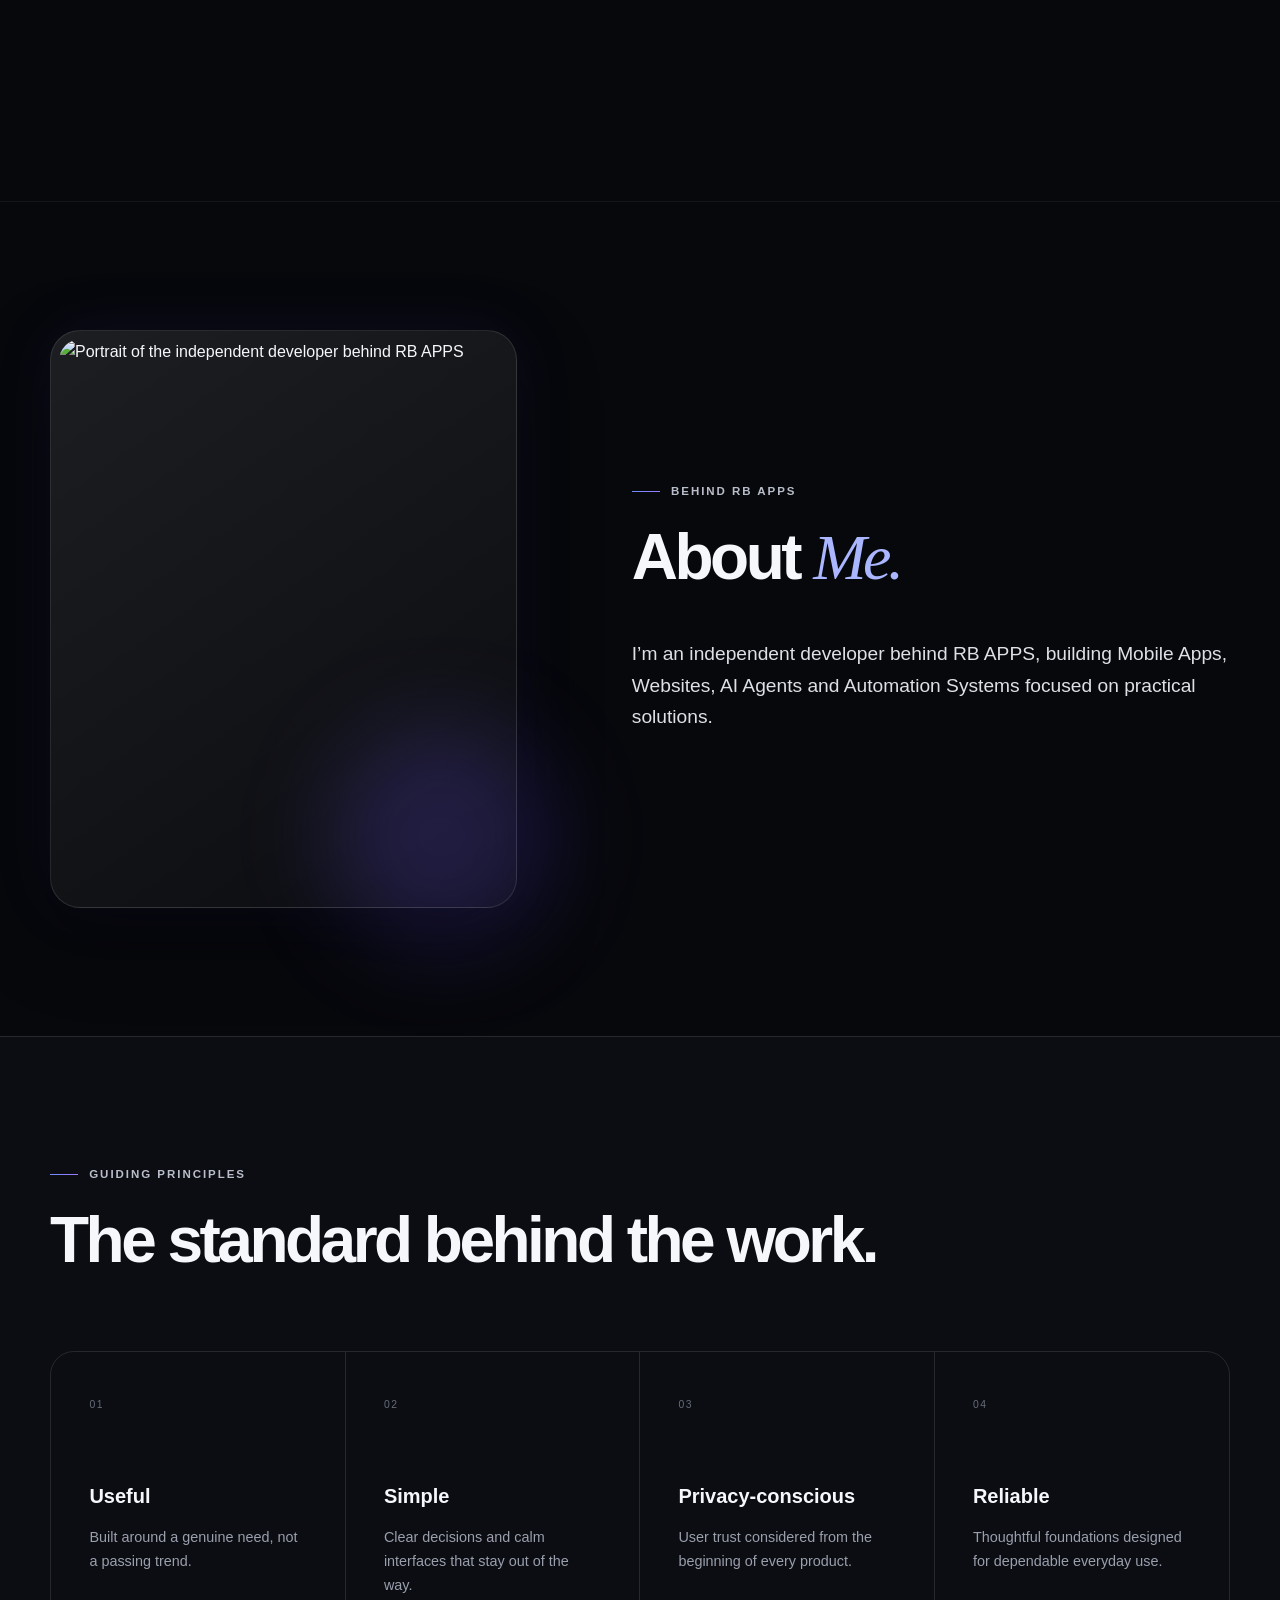
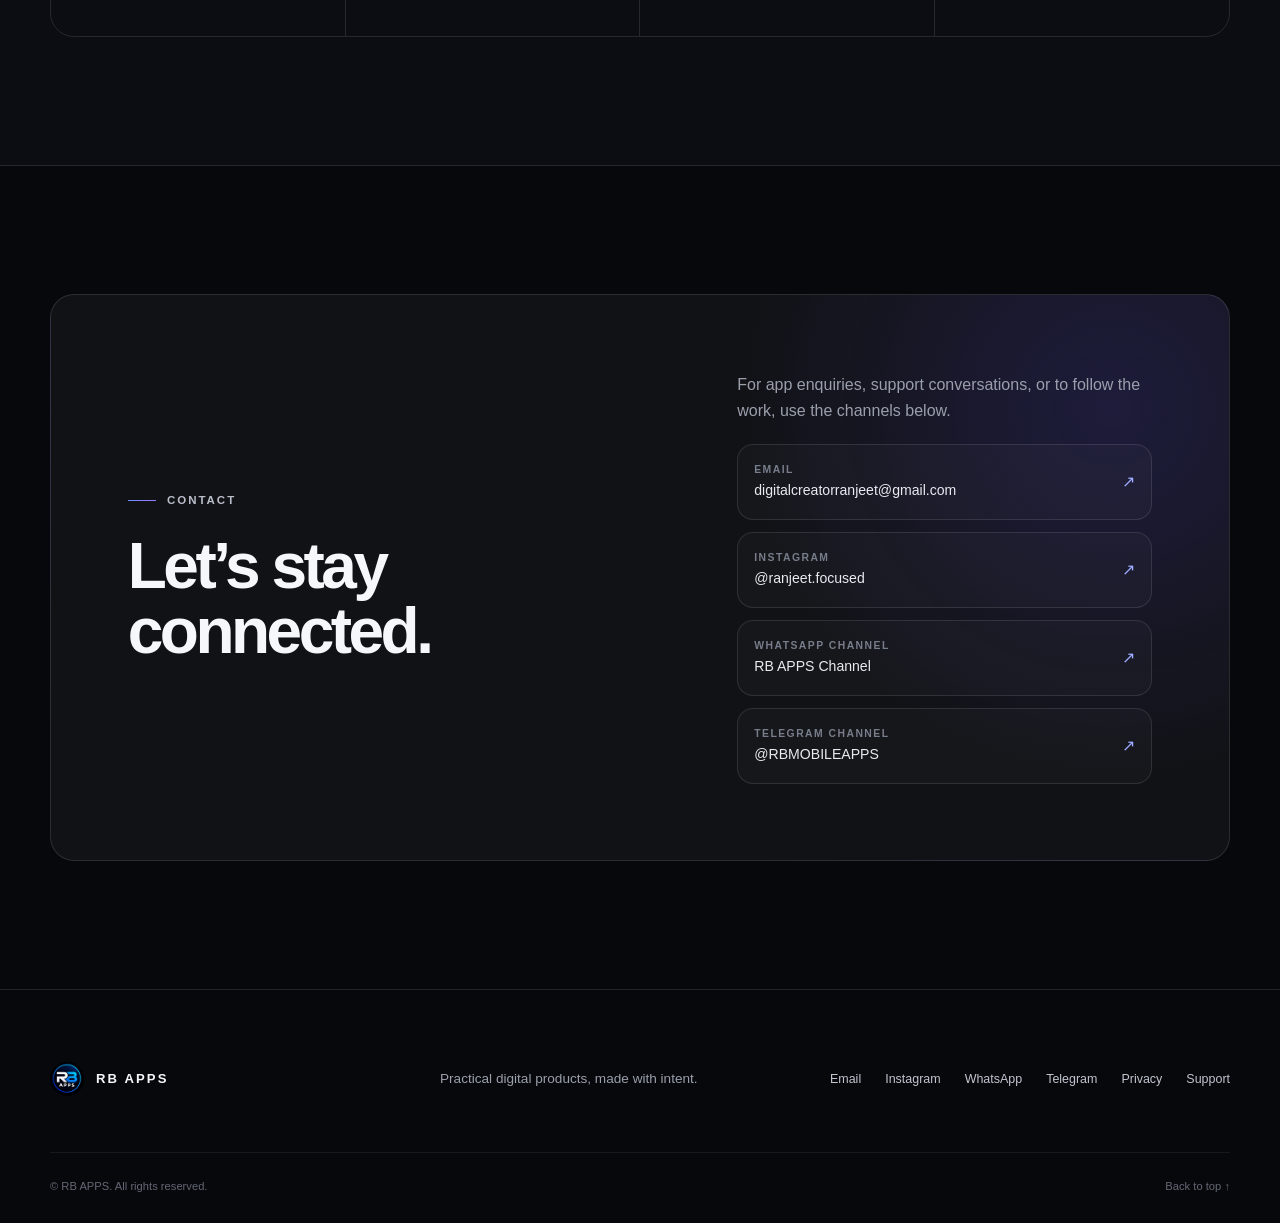
==== commit 728877cf: "feat: add WhatsApp and Telegram channel links" ====
--- a/index.html
+++ b/index.html
@@ -215,6 +215,28 @@
                 <span class="contact-link-value">@ranjeet.focused</span>
                 <span class="contact-link-arrow" aria-hidden="true">↗</span>
               </a>
+              <a
+                class="contact-link"
+                href="https://whatsapp.com/channel/0029Vb8mEeJICVfqlvn9W02t"
+                target="_blank"
+                rel="noopener noreferrer"
+                aria-label="Join our WhatsApp Channel in a new tab"
+              >
+                <span class="contact-link-label">WhatsApp Channel</span>
+                <span class="contact-link-value">RB APPS Channel</span>
+                <span class="contact-link-arrow" aria-hidden="true">↗</span>
+              </a>
+              <a
+                class="contact-link"
+                href="https://t.me/RBMOBILEAPPS"
+                target="_blank"
+                rel="noopener noreferrer"
+                aria-label="Join our Telegram Channel in a new tab"
+              >
+                <span class="contact-link-label">Telegram Channel</span>
+                <span class="contact-link-value">@RBMOBILEAPPS</span>
+                <span class="contact-link-arrow" aria-hidden="true">↗</span>
+              </a>
             </div>
           </div>
         </div>
@@ -236,6 +258,18 @@
             rel="noopener noreferrer"
             aria-label="Instagram (opens in a new tab)"
           >Instagram</a>
+          <a
+            href="https://whatsapp.com/channel/0029Vb8mEeJICVfqlvn9W02t"
+            target="_blank"
+            rel="noopener noreferrer"
+            aria-label="WhatsApp (opens in a new tab)"
+          >WhatsApp</a>
+          <a
+            href="https://t.me/RBMOBILEAPPS"
+            target="_blank"
+            rel="noopener noreferrer"
+            aria-label="Telegram (opens in a new tab)"
+          >Telegram</a>
           <a href="privacy.html">Privacy</a>
           <a href="support.html">Support</a>
         </nav>
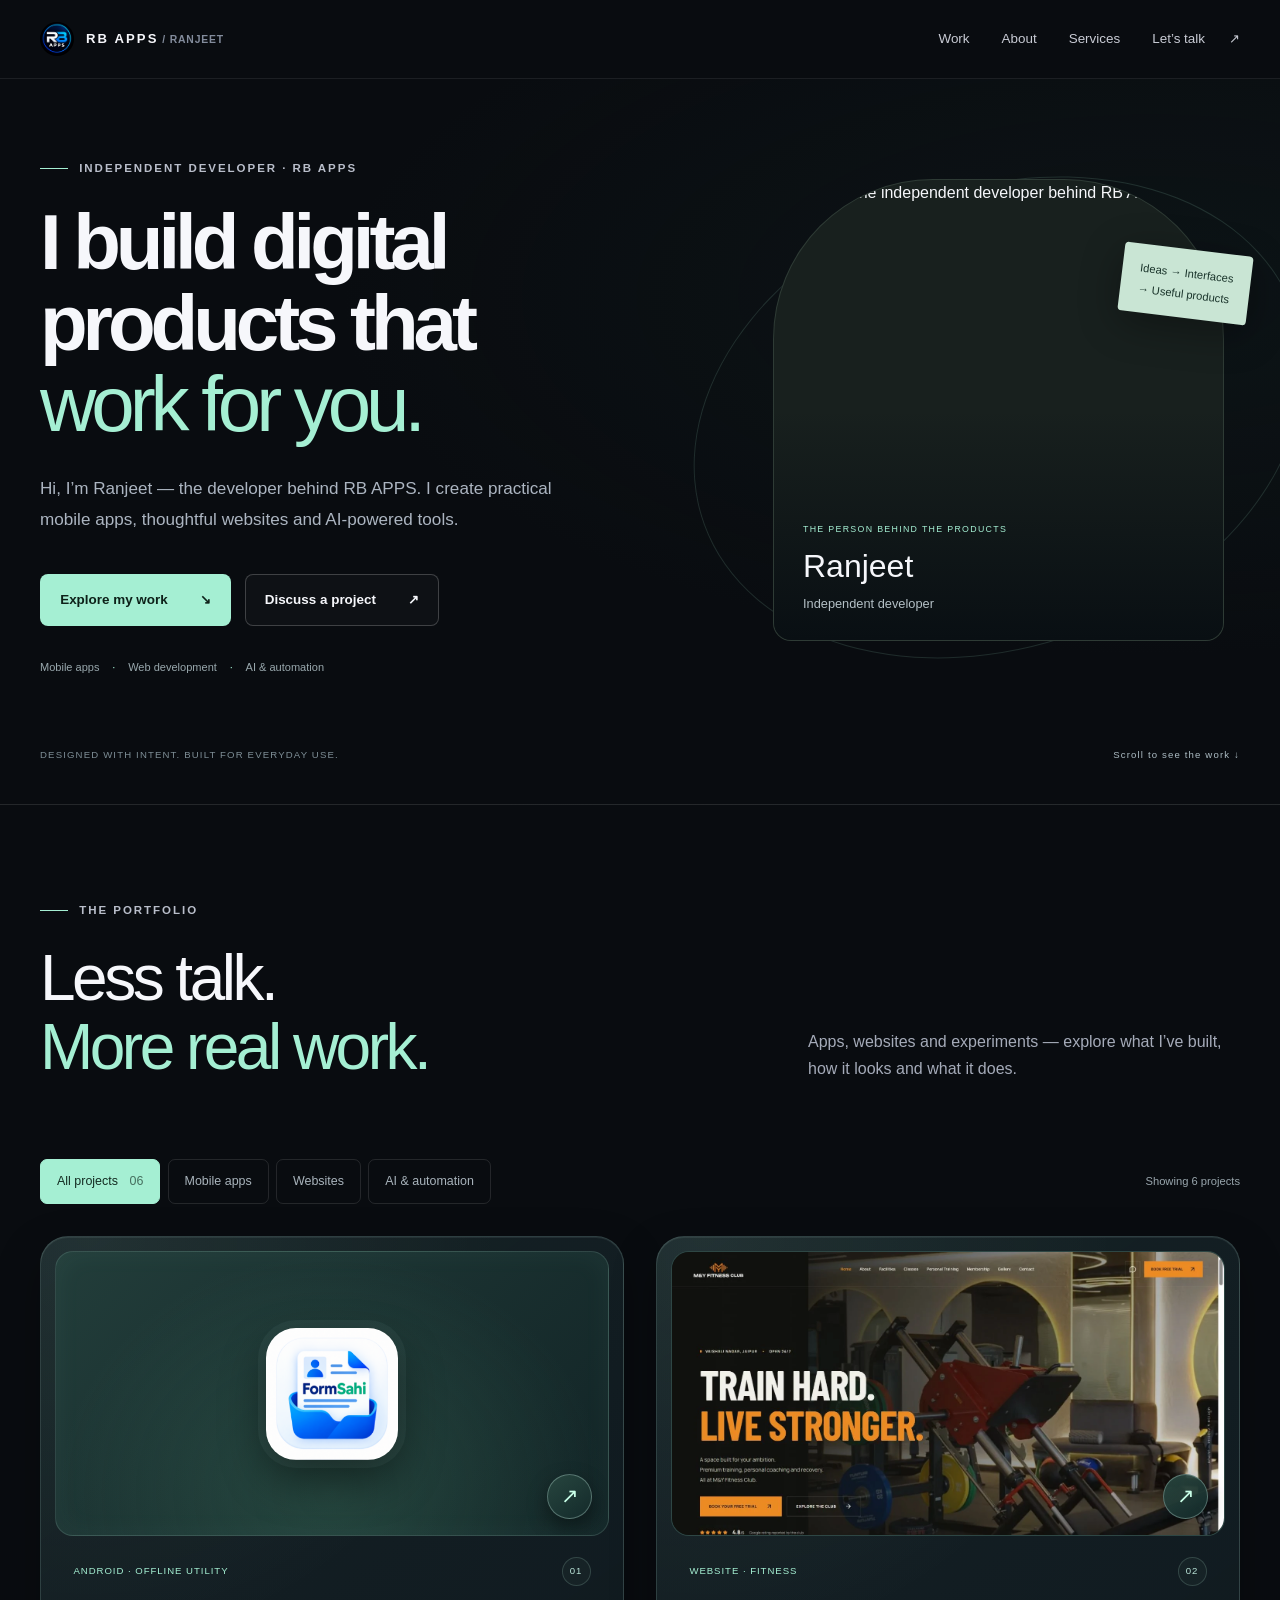
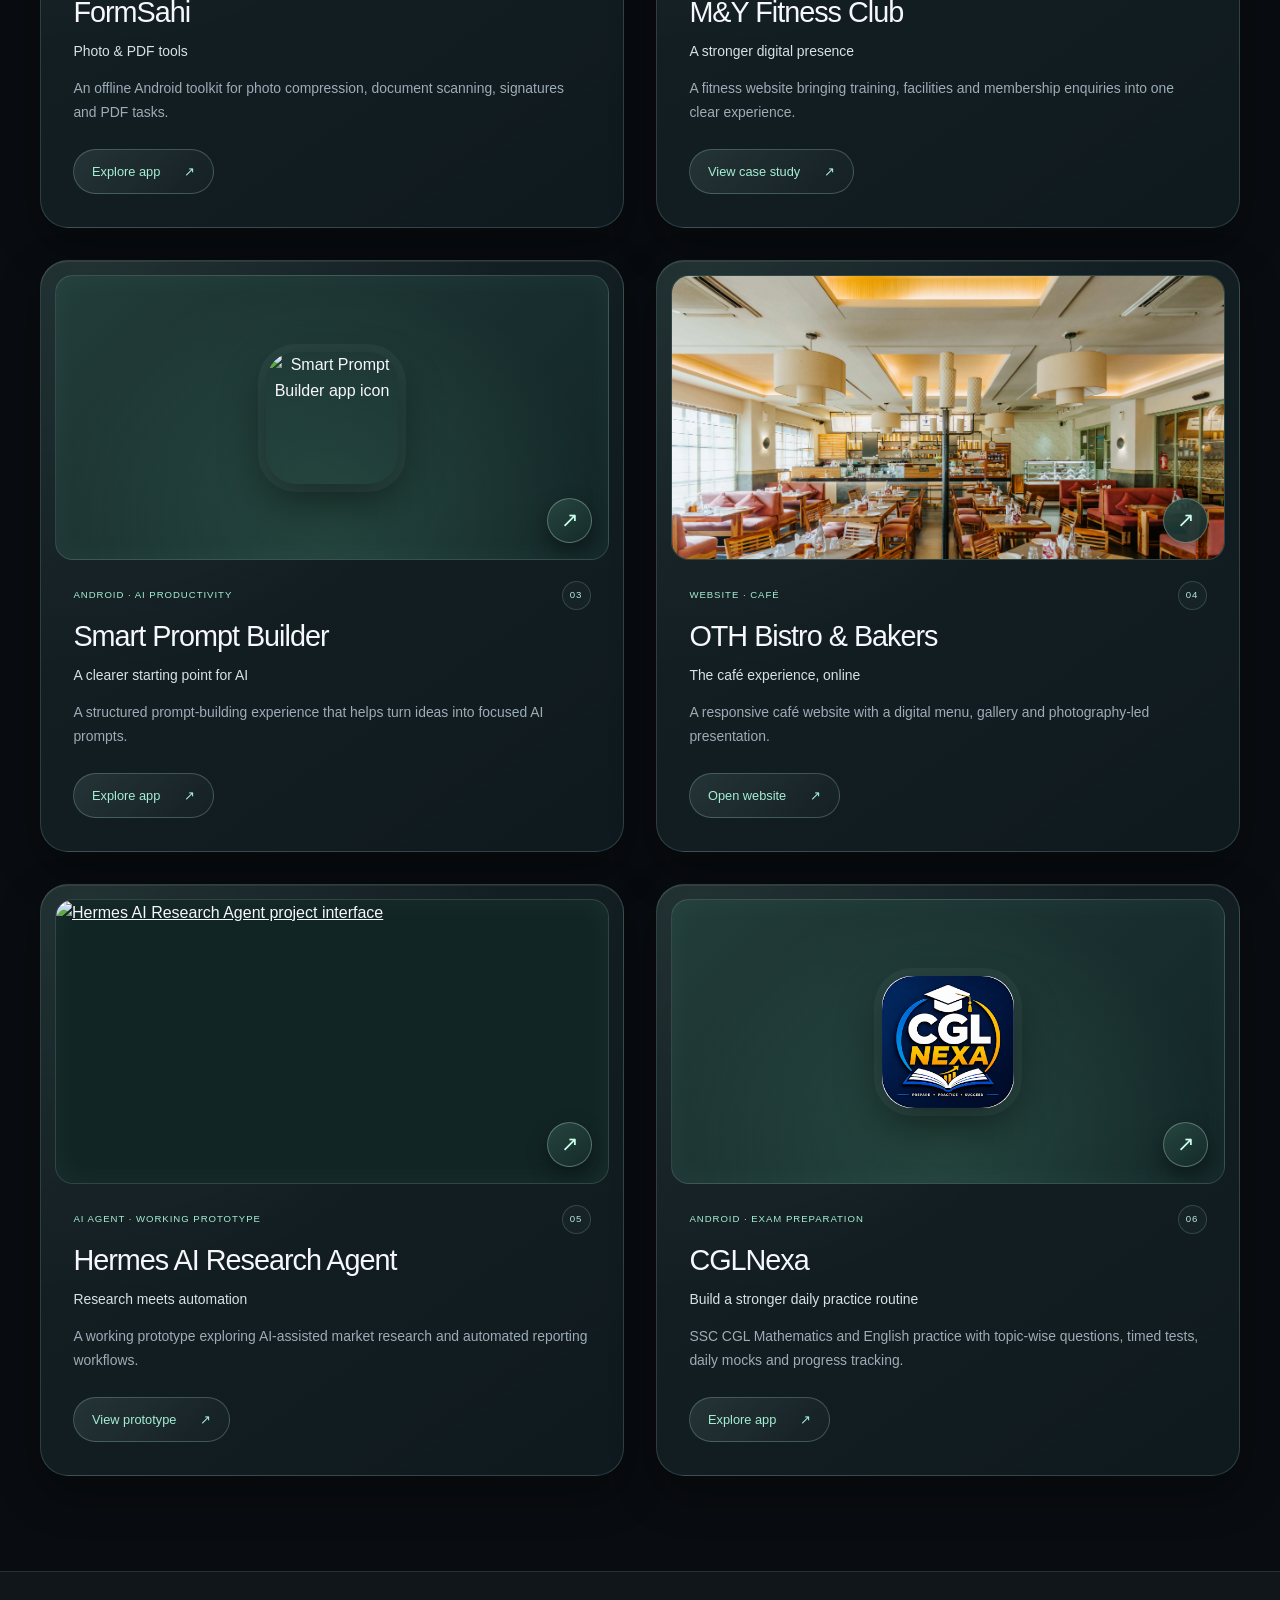
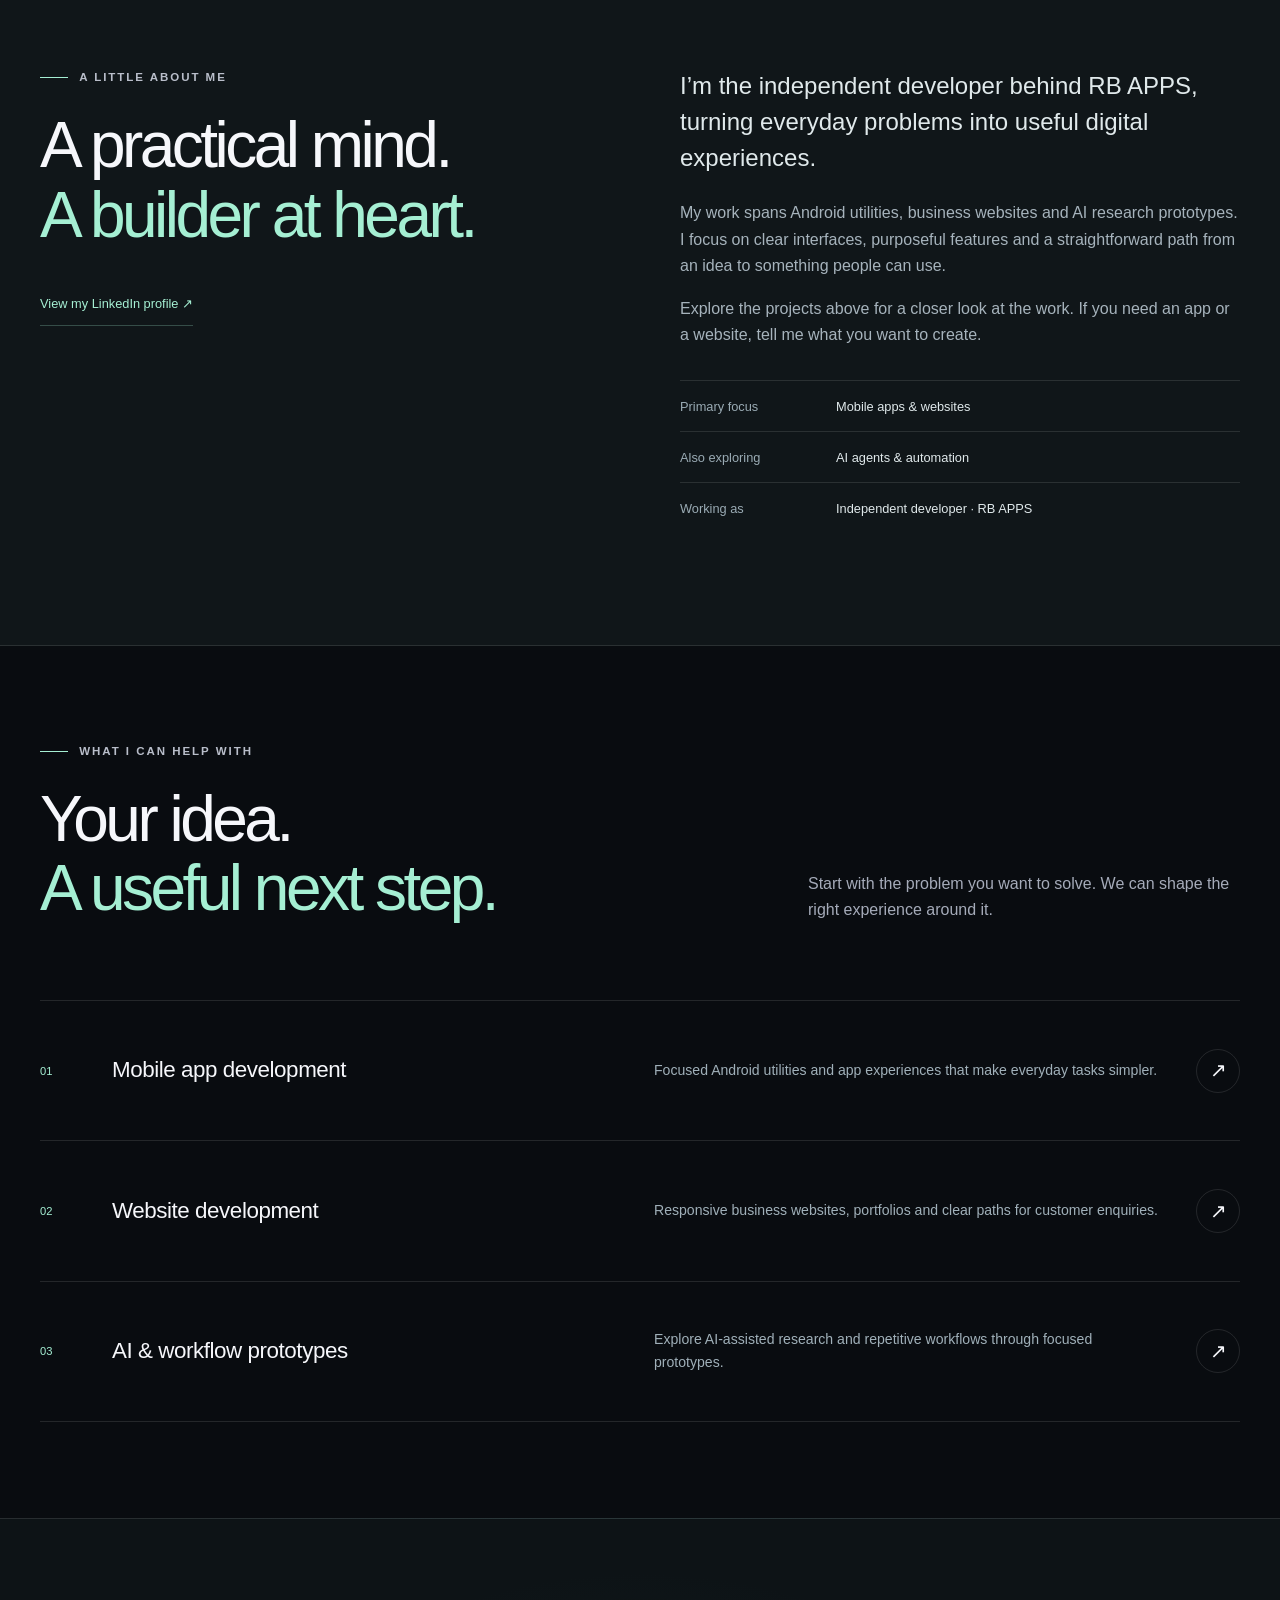
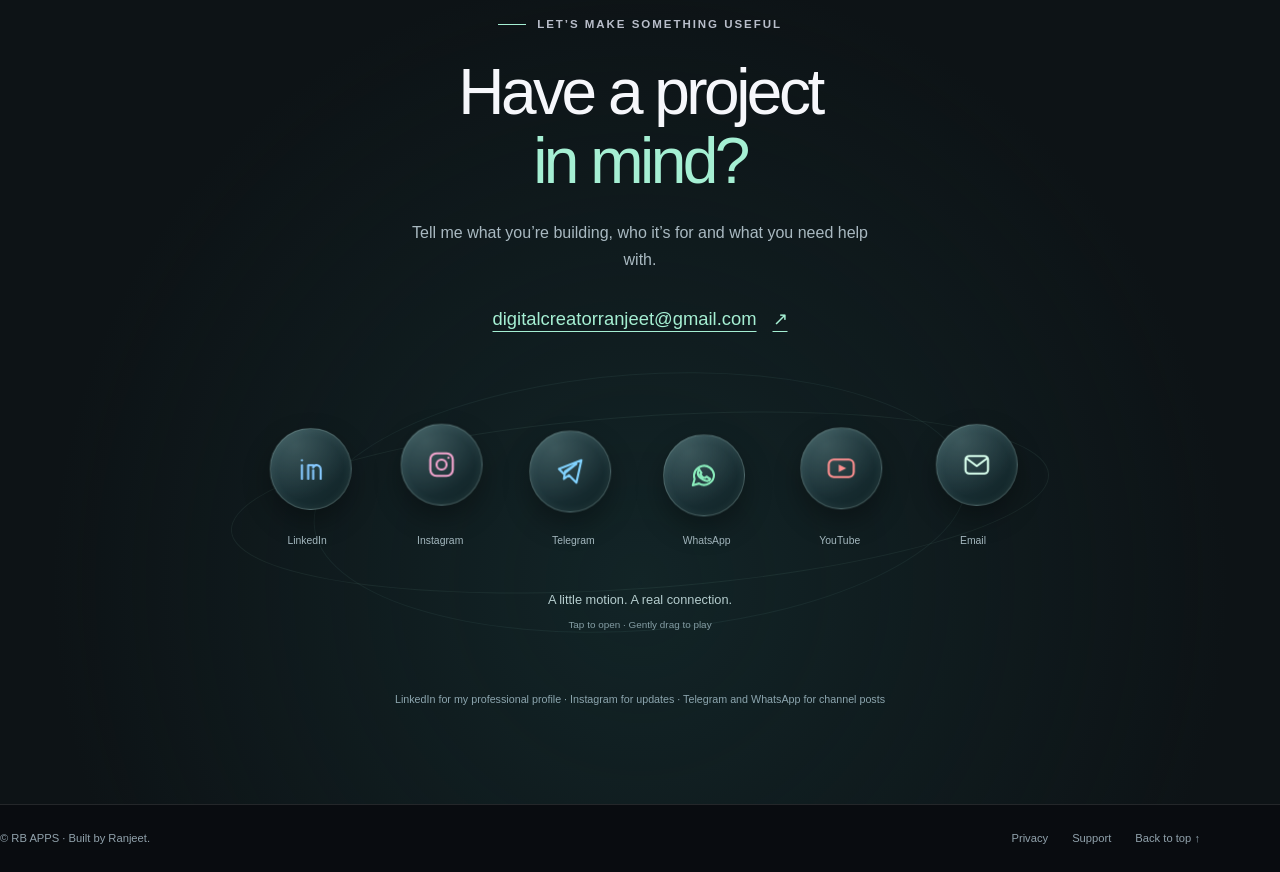
==== commit 3e49b210: "Refresh portfolio design and add CGLNexa" ====
--- a/index.html
+++ b/index.html
@@ -1,283 +1,10 @@
 <!doctype html>
-<html lang="en">
-  <head>
-    <meta charset="UTF-8" />
-    <meta name="viewport" content="width=device-width, initial-scale=1" />
-    <meta name="theme-color" content="#07080c" />
-    <meta
-      name="description"
-      content="RB APPS creates useful mobile apps, websites, AI agents and automation systems."
-    />
-    <meta property="og:type" content="website" />
-    <meta property="og:title" content="RB APPS — Practical digital products" />
-    <meta
-      property="og:description"
-      content="Building useful mobile apps, websites, AI agents and automation systems."
-    />
-    <title>RB APPS — Practical digital products</title>
-    <link rel="icon" href="favicon.svg" type="image/svg+xml" />
-    <link rel="stylesheet" href="styles.css" />
-    <script src="script.js" defer></script>
-  </head>
-  <body>
-    <a class="skip-link" href="#main-content">Skip to content</a>
-
-    <header class="site-header" data-header>
-      <div class="container nav-shell">
-        <a class="wordmark" href="index.html" aria-label="RB APPS home">
-          <img class="wordmark-logo" src="assets/images/rb-apps-logo.png" alt="RB APPS Logo" width="34" height="34" />
-          <span>RB APPS</span>
-        </a>
-
-        <button
-          class="menu-button"
-          type="button"
-          aria-expanded="false"
-          aria-controls="primary-navigation"
-          aria-label="Open navigation"
-          data-menu-button
-        >
-          <span></span><span></span>
-        </button>
-
-        <nav class="primary-nav" id="primary-navigation" aria-label="Primary navigation" data-navigation>
-          <a href="#apps">Apps</a>
-          <a href="#about">About</a>
-          <a href="#contact">Contact</a>
-        </nav>
-      </div>
-    </header>
-
-    <main id="main-content">
-      <section class="hero" id="top" aria-labelledby="hero-title">
-        <div class="gravity-field" aria-hidden="true">
-          <span class="orb orb-one"></span>
-          <span class="orb orb-two"></span>
-          <span class="orbit orbit-one"></span>
-          <span class="orbit orbit-two"></span>
-        </div>
-
-        <div class="container hero-layout">
-          <div class="hero-copy">
-            <p class="eyebrow"><span></span> Independent digital product studio</p>
-            <h1 id="hero-title">RB APPS</h1>
-            <p class="hero-tagline">
-              Building useful <em>Mobile Apps, Websites, AI Agents</em> and Automation Systems.
-            </p>
-            <p class="hero-summary">
-              Practical digital products designed to solve real problems with clarity, care and dependable execution.
-            </p>
-            <div class="hero-actions">
-              <a class="button button-primary" href="#apps">Explore Apps <span aria-hidden="true">↘</span></a>
-              <a class="button button-secondary" href="#about">About RB APPS</a>
-            </div>
-          </div>
-
-          <div class="hero-object" aria-hidden="true">
-            <div class="device-shell">
-              <div class="device-screen">
-                <span class="screen-label">RB / 01</span>
-                <div class="screen-core">
-                  <img class="screen-logo" src="assets/images/rb-apps-logo.png" alt="RB APPS Logo" width="96" height="96" />
-                </div>
-                <div class="screen-lines"><i></i><i></i><i></i></div>
-              </div>
-            </div>
-            <span class="status-chip chip-one">APPS · WEB · AI · AUTOMATION</span>
-            <span class="status-chip chip-two">THOUGHTFUL BY DESIGN</span>
-          </div>
-        </div>
-
-        <div class="container hero-footnote" aria-hidden="true">
-          <span>01</span><span>Scroll to explore</span>
-        </div>
-      </section>
-
-      <section class="section apps-section" id="apps" aria-labelledby="apps-title">
-        <div class="container">
-          <div class="section-heading">
-            <div>
-              <p class="eyebrow"><span></span> Selected work</p>
-              <h2 id="apps-title">Apps with purpose.</h2>
-            </div>
-            <p>Focused tools made to solve everyday problems without unnecessary complexity.</p>
-          </div>
-
-          <nav class="project-category-grid" aria-label="Project categories">
-            <a class="project-category-card" href="projects/mobile-apps.html">
-              <span class="category-icon" aria-hidden="true">
-                <svg viewBox="0 0 24 24"><rect x="7" y="2.5" width="10" height="19" rx="2"></rect><path d="M10 5h4M11 18.5h2"></path></svg>
-              </span>
-              <span class="category-number">01</span>
-              <h3>Mobile Apps</h3>
-              <p>Practical mobile applications built for real-world use.</p>
-              <span class="category-cta">View Mobile Apps <span aria-hidden="true">↗</span></span>
-            </a>
-
-            <a class="project-category-card" href="projects/websites.html">
-              <span class="category-icon" aria-hidden="true">
-                <svg viewBox="0 0 24 24"><rect x="2.5" y="4" width="19" height="16" rx="2"></rect><path d="M2.5 8h19M6 6h.01M9 6h.01"></path></svg>
-              </span>
-              <span class="category-number">02</span>
-              <h3>Websites</h3>
-              <p>Modern and responsive web experiences.</p>
-              <span class="category-cta">View Websites <span aria-hidden="true">↗</span></span>
-            </a>
-
-            <a class="project-category-card" href="projects/ai-agents.html">
-              <span class="category-icon" aria-hidden="true">
-                <svg viewBox="0 0 24 24"><circle cx="12" cy="12" r="3"></circle><circle cx="4.5" cy="6" r="1.5"></circle><circle cx="19.5" cy="6" r="1.5"></circle><circle cx="12" cy="20" r="1.5"></circle><path d="m5.8 7.1 3.8 3M18.2 7.1l-3.8 3M12 15v3.5"></path></svg>
-              </span>
-              <span class="category-number">03</span>
-              <h3>AI Agents</h3>
-              <p>AI-powered agents designed for specialized tasks and workflows.</p>
-              <span class="category-cta">View AI Agents <span aria-hidden="true">↗</span></span>
-            </a>
-
-            <a class="project-category-card" href="projects/automation.html">
-              <span class="category-icon" aria-hidden="true">
-                <svg viewBox="0 0 24 24"><path d="M7 7h9.5l-2-2M17 17H7.5l2 2M18.5 7A7.5 7.5 0 0 1 20 12M5.5 17A7.5 7.5 0 0 1 4 12"></path><circle cx="4" cy="9" r="1.5"></circle><circle cx="20" cy="15" r="1.5"></circle></svg>
-              </span>
-              <span class="category-number">04</span>
-              <h3>Automation Systems</h3>
-              <p>Systems that automate repetitive digital workflows.</p>
-              <span class="category-cta">View Automations <span aria-hidden="true">↗</span></span>
-            </a>
-          </nav>
-
-        </div>
-      </section>
-
-      <section class="section about-section" id="about" aria-labelledby="about-title">
-        <div class="container about-grid">
-          <div class="about-portrait">
-            <img
-              src="assets/images/rb-apps-developer.png"
-              alt="Portrait of the independent developer behind RB APPS"
-              width="1122"
-              height="1402"
-              loading="lazy"
-            />
-          </div>
-          <div class="about-content">
-            <p class="eyebrow"><span></span> Behind RB APPS</p>
-            <h2 id="about-title">About <em>Me.</em></h2>
-            <div class="about-copy">
-              <p>
-                I’m an independent developer behind RB APPS, building Mobile Apps, Websites, AI Agents and Automation
-                Systems focused on practical solutions.
-              </p>
-            </div>
-          </div>
-        </div>
-      </section>
-
-      <section class="section principles-section" aria-labelledby="principles-title">
-        <div class="container">
-          <div class="section-heading compact">
-            <div>
-              <p class="eyebrow"><span></span> Guiding principles</p>
-              <h2 id="principles-title">The standard behind the work.</h2>
-            </div>
-          </div>
-
-          <div class="principles-grid">
-            <article><span>01</span><h3>Useful</h3><p>Built around a genuine need, not a passing trend.</p></article>
-            <article><span>02</span><h3>Simple</h3><p>Clear decisions and calm interfaces that stay out of the way.</p></article>
-            <article><span>03</span><h3>Privacy-conscious</h3><p>User trust considered from the beginning of every product.</p></article>
-            <article><span>04</span><h3>Reliable</h3><p>Thoughtful foundations designed for dependable everyday use.</p></article>
-          </div>
-        </div>
-      </section>
-
-      <section class="section contact-section" id="contact" aria-labelledby="contact-title">
-        <div class="container contact-panel">
-          <div>
-            <p class="eyebrow"><span></span> Contact</p>
-            <h2 id="contact-title">Let’s stay connected.</h2>
-          </div>
-          <div class="contact-copy">
-            <p>For app enquiries, support conversations, or to follow the work, use the channels below.</p>
-            <div class="contact-links" aria-label="Contact options">
-              <a class="contact-link" href="mailto:digitalcreatorranjeet@gmail.com">
-                <span class="contact-link-label">Email</span>
-                <span class="contact-link-value">digitalcreatorranjeet@gmail.com</span>
-                <span class="contact-link-arrow" aria-hidden="true">↗</span>
-              </a>
-              <a
-                class="contact-link"
-                href="https://www.instagram.com/ranjeet.focused/"
-                target="_blank"
-                rel="noopener noreferrer"
-                aria-label="Open @ranjeet.focused on Instagram in a new tab"
-              >
-                <span class="contact-link-label">Instagram</span>
-                <span class="contact-link-value">@ranjeet.focused</span>
-                <span class="contact-link-arrow" aria-hidden="true">↗</span>
-              </a>
-              <a
-                class="contact-link"
-                href="https://whatsapp.com/channel/0029Vb8mEeJICVfqlvn9W02t"
-                target="_blank"
-                rel="noopener noreferrer"
-                aria-label="Join our WhatsApp Channel in a new tab"
-              >
-                <span class="contact-link-label">WhatsApp Channel</span>
-                <span class="contact-link-value">RB APPS Channel</span>
-                <span class="contact-link-arrow" aria-hidden="true">↗</span>
-              </a>
-              <a
-                class="contact-link"
-                href="https://t.me/RBMOBILEAPPS"
-                target="_blank"
-                rel="noopener noreferrer"
-                aria-label="Join our Telegram Channel in a new tab"
-              >
-                <span class="contact-link-label">Telegram Channel</span>
-                <span class="contact-link-value">@RBMOBILEAPPS</span>
-                <span class="contact-link-arrow" aria-hidden="true">↗</span>
-              </a>
-            </div>
-          </div>
-        </div>
-      </section>
-    </main>
-
-    <footer class="site-footer">
-      <div class="container footer-main">
-        <a class="wordmark" href="#top" aria-label="Back to top">
-          <img class="wordmark-logo" src="assets/images/rb-apps-logo.png" alt="RB APPS Logo" width="34" height="34" />
-          <span>RB APPS</span>
-        </a>
-        <p>Practical digital products, made with intent.</p>
-        <nav aria-label="Footer navigation">
-          <a href="mailto:digitalcreatorranjeet@gmail.com">Email</a>
-          <a
-            href="https://www.instagram.com/ranjeet.focused/"
-            target="_blank"
-            rel="noopener noreferrer"
-            aria-label="Instagram (opens in a new tab)"
-          >Instagram</a>
-          <a
-            href="https://whatsapp.com/channel/0029Vb8mEeJICVfqlvn9W02t"
-            target="_blank"
-            rel="noopener noreferrer"
-            aria-label="WhatsApp (opens in a new tab)"
-          >WhatsApp</a>
-          <a
-            href="https://t.me/RBMOBILEAPPS"
-            target="_blank"
-            rel="noopener noreferrer"
-            aria-label="Telegram (opens in a new tab)"
-          >Telegram</a>
-          <a href="privacy.html">Privacy</a>
-          <a href="support.html">Support</a>
-        </nav>
-      </div>
-      <div class="container footer-bottom">
-        <p>© <span data-current-year></span> RB APPS. All rights reserved.</p>
-        <a href="#top">Back to top ↑</a>
-      </div>
-    </footer>
-  </body>
-</html>
+<html lang="en"><head><meta charset="utf-8"><meta name="viewport" content="width=device-width, initial-scale=1"><meta name="theme-color" content="#07080c"><meta name="description" content="Explore Ranjeet's RB APPS portfolio: Android apps, business websites and AI research prototypes. Get in touch about your next project."><meta property="og:type" content="website"><meta property="og:title" content="Ranjeet | Developer & RB APPS"><meta property="og:description" content="Useful apps. Thoughtful websites. Explore the work behind RB APPS."><title>Ranjeet | Developer & RB APPS</title><link rel="icon" href="favicon.svg"><link rel="stylesheet" href="styles.css"><link rel="stylesheet" href="portfolio.css?v=app-bubbles-1"><script src="script.js" defer></script><script src="portfolio.js?v=app-bubbles-1" defer></script></head>
+<body class="portfolio-page"><a class="skip-link" href="#main-content">Skip to content</a>
+<header class="site-header" data-header><div class="container nav-shell"><a class="wordmark" href="#top"><img class="wordmark-logo" src="assets/images/rb-apps-logo.png" alt="" width="34" height="34"><span>RB APPS<span class="brand-note"> / RANJEET</span></span></a><button class="menu-button" type="button" aria-expanded="false" aria-controls="primary-navigation" aria-label="Open navigation" data-menu-button><span></span><span></span></button><nav class="primary-nav" id="primary-navigation" aria-label="Primary navigation" data-navigation><a href="#apps">Work</a><a href="#about">About</a><a href="#services">Services</a><a class="nav-contact" href="#contact">Let’s talk <span aria-hidden="true">↗</span></a></nav></div></header>
+<main id="main-content"><section class="portfolio-hero" id="top"><div class="container intro-grid"><div class="intro-copy"><p class="eyebrow"><span></span> Independent developer · RB APPS</p><h1>I build digital<br>products that<br><em>work for you.</em></h1><p class="intro-lead">Hi, I’m Ranjeet — the developer behind RB APPS. I create practical mobile apps, thoughtful websites and AI-powered tools.</p><div class="hero-actions"><a class="button button-primary" href="#apps">Explore my work <span aria-hidden="true">↘</span></a><a class="button button-secondary" href="mailto:digitalcreatorranjeet@gmail.com">Discuss a project <span aria-hidden="true">↗</span></a></div><div class="hero-specialties"><span>Mobile apps</span><span>Web development</span><span>AI & automation</span></div></div><div class="profile-stage"><div class="portrait-halo" aria-hidden="true"></div><figure class="profile-photo"><img src="assets/images/rb-apps-developer.png" alt="Ranjeet, the independent developer behind RB APPS" width="1122" height="1402" fetchpriority="high"><figcaption><span>THE PERSON BEHIND THE PRODUCTS</span><strong>Ranjeet<span>Independent developer</span></strong></figcaption></figure><span class="profile-sticker" aria-hidden="true">Ideas → Interfaces<br>→ Useful products</span></div></div><div class="container hero-bottom"><span>DESIGNED WITH INTENT. BUILT FOR EVERYDAY USE.</span><a href="#apps">Scroll to see the work ↓</a></div></section>
+<section class="work-section section" id="apps" aria-labelledby="work-title"><div class="container"><div class="section-heading"><div><p class="eyebrow"><span></span> The portfolio</p><h2 id="work-title">Less talk.<br><em>More real work.</em></h2></div><p>Apps, websites and experiments — explore what I’ve built, how it looks and what it does.</p></div><div class="work-toolbar"><div class="work-filters" role="group" aria-label="Filter projects"><button type="button" data-filter="all" aria-pressed="true">All projects <span>06</span></button><button type="button" data-filter="apps" aria-pressed="false">Mobile apps</button><button type="button" data-filter="websites" aria-pressed="false">Websites</button><button type="button" data-filter="ai" aria-pressed="false">AI & automation</button></div><p class="project-count" aria-live="polite">Showing 6 projects</p></div><div class="work-grid"><article class="work-card" data-category="apps"><button class="work-image app-preview" type="button" aria-label="Play colorful bubbles for FormSahi"><img src="assets/images/projects/formsahi/formsahi-icon.png" alt="FormSahi app icon" loading="lazy"/><span class="image-arrow" aria-hidden="true">↗</span></button><div class="work-copy"><p class="work-meta">Android · Offline utility<span>01</span></p><h3>FormSahi</h3><p class="work-subtitle">Photo & PDF tools</p><p>An offline Android toolkit for photo compression, document scanning, signatures and PDF tasks.</p><a class="text-link" href="projects/mobile-apps.html#formsahi-title">Explore app <span aria-hidden="true">↗</span></a></div></article><article class="work-card" data-category="websites"><a class="work-image " href="projects/mny-fitness-club.html" aria-label="View case study: M&Y Fitness Club"><img src="assets/images/projects/mny-fitness/mny-homepage.webp" alt="M&Y Fitness Club project interface" loading="lazy"/><span class="image-arrow" aria-hidden="true">↗</span></a><div class="work-copy"><p class="work-meta">Website · Fitness<span>02</span></p><h3>M&Y Fitness Club</h3><p class="work-subtitle">A stronger digital presence</p><p>A fitness website bringing training, facilities and membership enquiries into one clear experience.</p><a class="text-link" href="projects/mny-fitness-club.html">View case study <span aria-hidden="true">↗</span></a></div></article><article class="work-card" data-category="apps"><button class="work-image app-preview" type="button" aria-label="Play colorful bubbles for Smart Prompt Builder"><img src="assets/images/smart-prompt-builder-icon.png" alt="Smart Prompt Builder app icon" loading="lazy"/><span class="image-arrow" aria-hidden="true">↗</span></button><div class="work-copy"><p class="work-meta">Android · AI productivity<span>03</span></p><h3>Smart Prompt Builder</h3><p class="work-subtitle">A clearer starting point for AI</p><p>A structured prompt-building experience that helps turn ideas into focused AI prompts.</p><a class="text-link" href="projects/mobile-apps.html">Explore app <span aria-hidden="true">↗</span></a></div></article><article class="work-card" data-category="websites"><a class="work-image " href="https://rbmobileapps.github.io/oth-bistro-jaipur/" target="_blank" rel="noopener noreferrer" aria-label="Open website: OTH Bistro & Bakers"><img src="assets/images/projects/oth-bistro/oth-bistro-homepage.webp" alt="OTH Bistro & Bakers project interface" loading="lazy"/><span class="image-arrow" aria-hidden="true">↗</span></a><div class="work-copy"><p class="work-meta">Website · Café<span>04</span></p><h3>OTH Bistro & Bakers</h3><p class="work-subtitle">The café experience, online</p><p>A responsive café website with a digital menu, gallery and photography-led presentation.</p><a class="text-link" href="https://rbmobileapps.github.io/oth-bistro-jaipur/" target="_blank" rel="noopener noreferrer">Open website <span aria-hidden="true">↗</span></a></div></article><article class="work-card" data-category="ai"><a class="work-image agent-preview" href="projects/ai-agents/hermes-trading-agent.html" aria-label="View prototype: Hermes AI Research Agent"><img src="assets/images/projects/hermes/hermes-interface.png" alt="Hermes AI Research Agent project interface" loading="lazy"/><span class="image-arrow" aria-hidden="true">↗</span></a><div class="work-copy"><p class="work-meta">AI agent · Working prototype<span>05</span></p><h3>Hermes AI Research Agent</h3><p class="work-subtitle">Research meets automation</p><p>A working prototype exploring AI-assisted market research and automated reporting workflows.</p><a class="text-link" href="projects/ai-agents/hermes-trading-agent.html">View prototype <span aria-hidden="true">↗</span></a></div></article><article class="work-card" data-category="apps"><button class="work-image app-preview" type="button" aria-label="Play colorful bubbles for CGLNexa"><img src="assets/images/projects/cglnexa/cglnexa-icon.webp" alt="CGLNexa app icon" width="240" height="240" loading="lazy"><span class="image-arrow" aria-hidden="true">↗</span></button><div class="work-copy"><p class="work-meta">Android · Exam preparation<span>06</span></p><h3>CGLNexa</h3><p class="work-subtitle">Build a stronger daily practice routine</p><p>SSC CGL Mathematics and English practice with topic-wise questions, timed tests, daily mocks and progress tracking.</p><a class="text-link" href="projects/mobile-apps.html#cglnexa-title">Explore app <span aria-hidden="true">↗</span></a></div></article></div></div></section>
+<section class="section portfolio-about" id="about" aria-labelledby="about-title"><div class="container about-layout"><div><p class="eyebrow"><span></span> A little about me</p><h2 id="about-title">A practical mind.<br><em>A builder at heart.</em></h2><a class="text-link" href="https://www.linkedin.com/in/ranjeetbijarnia/" target="_blank" rel="noopener noreferrer">View my LinkedIn profile ↗</a></div><div class="about-details"><p class="large-copy">I’m the independent developer behind RB APPS, turning everyday problems into useful digital experiences.</p><p>My work spans Android utilities, business websites and AI research prototypes. I focus on clear interfaces, purposeful features and a straightforward path from an idea to something people can use.</p><p>Explore the projects above for a closer look at the work. If you need an app or a website, tell me what you want to create.</p><dl class="profile-facts"><div><dt>Primary focus</dt><dd>Mobile apps & websites</dd></div><div><dt>Also exploring</dt><dd>AI agents & automation</dd></div><div><dt>Working as</dt><dd>Independent developer · RB APPS</dd></div></dl></div></div></section>
+<section class="section services-section" id="services" aria-labelledby="services-title"><div class="container"><div class="section-heading"><div><p class="eyebrow"><span></span> What I can help with</p><h2 id="services-title">Your idea.<br><em>A useful next step.</em></h2></div><p>Start with the problem you want to solve. We can shape the right experience around it.</p></div><div class="service-list"><article><span>01</span><h3>Mobile app development</h3><p>Focused Android utilities and app experiences that make everyday tasks simpler.</p><a href="projects/mobile-apps.html" aria-label="Explore mobile app work">↗</a></article><article><span>02</span><h3>Website development</h3><p>Responsive business websites, portfolios and clear paths for customer enquiries.</p><a href="projects/websites.html" aria-label="Explore website work">↗</a></article><article><span>03</span><h3>AI & workflow prototypes</h3><p>Explore AI-assisted research and repetitive workflows through focused prototypes.</p><a href="projects/ai-agents.html" aria-label="Explore AI agent work">↗</a></article></div></div></section>
+<section class="section connect-section" id="contact" aria-labelledby="contact-title"><div class="container"><div class="connect-heading"><p class="eyebrow"><span></span> Let’s make something useful</p><h2 id="contact-title">Have a project<br><em>in mind?</em></h2><p>Tell me what you’re building, who it’s for and what you need help with.</p><a class="email-link" href="mailto:digitalcreatorranjeet@gmail.com">digitalcreatorranjeet@gmail.com <span aria-hidden="true">↗</span></a></div><div class="social-water" aria-label="Social profiles and channels"><div class="water-rings" aria-hidden="true"></div><div class="social-row"><div class="social-slot"><a class="social-bubble social-linkedin" href="https://www.linkedin.com/in/ranjeetbijarnia/" target="_blank" rel="noopener noreferrer" aria-label="LinkedIn: Professional profile" title="LinkedIn: Professional profile"><svg viewBox="0 0 24 24" fill="none" stroke="currentColor" stroke-width="1.7" stroke-linecap="round" stroke-linejoin="round" aria-hidden="true"><path d="M5 9v11M5 5v.1M10 20V9h4v2c1-3 6-3 6 2v7M14 13v7"/></svg></a><span>LinkedIn</span></div><div class="social-slot"><a class="social-bubble social-instagram" href="https://www.instagram.com/ranjeet.focused/" target="_blank" rel="noopener noreferrer" aria-label="Instagram: Behind the work" title="Instagram: Behind the work"><svg viewBox="0 0 24 24" fill="none" stroke="currentColor" stroke-width="1.7" stroke-linecap="round" stroke-linejoin="round" aria-hidden="true"><rect x="3" y="3" width="18" height="18" rx="5"/><circle cx="12" cy="12" r="4"/><path d="M17.5 6.5h.01"/></svg></a><span>Instagram</span></div><div class="social-slot"><a class="social-bubble social-telegram" href="https://t.me/RBMOBILEAPPS" target="_blank" rel="noopener noreferrer" aria-label="Telegram: Project updates" title="Telegram: Project updates"><svg viewBox="0 0 24 24" fill="none" stroke="currentColor" stroke-width="1.7" stroke-linecap="round" stroke-linejoin="round" aria-hidden="true"><path d="m3 10 18-7-4 18-6-6-4 3 1-6 9-6-10 8z"/></svg></a><span>Telegram</span></div><div class="social-slot"><a class="social-bubble social-whatsapp" href="https://whatsapp.com/channel/0029Vb8mEeJICVfqlvn9W02t" target="_blank" rel="noopener noreferrer" aria-label="WhatsApp: WhatsApp channel" title="WhatsApp: WhatsApp channel"><svg viewBox="0 0 24 24" fill="none" stroke="currentColor" stroke-width="1.7" stroke-linecap="round" stroke-linejoin="round" aria-hidden="true"><path d="M20 11.5a8 8 0 0 1-12 7L3 20l1.5-5A8 8 0 1 1 20 11.5Z"/><path d="m8 7 2 3-1 1c1 2 2 3 4 3l1-1 3 2c-2 4-10-1-10-5z"/></svg></a><span>WhatsApp</span></div><div class="social-slot"><a class="social-bubble social-youtube" href="https://www.youtube.com/@RBMOBILEAPPS" target="_blank" rel="noopener noreferrer" aria-label="YouTube: Videos and project demos" title="YouTube: Videos and project demos"><svg viewBox="0 0 24 24" fill="none" stroke="currentColor" stroke-width="1.7" stroke-linecap="round" stroke-linejoin="round" aria-hidden="true"><rect x="2" y="5" width="20" height="14" rx="4"/><path d="m10 9 6 3-6 3z" fill="currentColor" stroke="none"/></svg></a><span>YouTube</span></div><div class="social-slot"><a class="social-bubble social-email" href="mailto:digitalcreatorranjeet@gmail.com" aria-label="Email: Start a conversation" title="Email: Start a conversation"><svg viewBox="0 0 24 24" fill="none" stroke="currentColor" stroke-width="1.7" stroke-linecap="round" stroke-linejoin="round" aria-hidden="true"><rect x="3" y="5" width="18" height="14" rx="3"/><path d="m4 7 8 6 8-6"/></svg></a><span>Email</span></div></div><p class="water-hint">A little motion. A real connection.<span>Tap to open · Gently drag to play</span></p></div><p class="channel-note">LinkedIn for my professional profile · Instagram for updates · Telegram and WhatsApp for channel posts</p></div></section></main>
+<footer class="site-footer"><div class="container footer-bottom"><p>© <span data-current-year></span> RB APPS · Built by Ranjeet.</p><nav aria-label="Footer navigation"><a href="privacy.html">Privacy</a><a href="support.html">Support</a><a href="#top">Back to top ↑</a></nav></div></footer></body></html>
--- a/portfolio.css
+++ b/portfolio.css
@@ -0,0 +1,32 @@
+.portfolio-page{--mint:#a5efd3;--muted:#a5abb9;--max-width:1200px;background:#090c10}.portfolio-page em{font-family:inherit;font-style:normal;color:var(--mint)}.portfolio-page .site-header{position:relative;background:#090c10}.brand-note{color:#838c9c;letter-spacing:.08em;font-size:.65rem}.nav-contact{gap:1.5rem}.portfolio-page .eyebrow span{background:var(--mint)}.portfolio-hero{padding:5rem 0 1.7rem;border-bottom:1px solid var(--line);overflow:hidden;background:radial-gradient(ellipse at 90% 30%,#172b2940,transparent 50%)}.intro-grid{display:grid;grid-template-columns:1.15fr .85fr;gap:4rem;align-items:center}.intro-copy h1{margin:0;font-size:clamp(3.2rem,6.1vw,5.8rem);font-weight:580;line-height:1.04;letter-spacing:-.065em}.intro-lead{max-width:520px;font-size:1.07rem;line-height:1.8;color:#acb5c1;margin:1.8rem 0}.portfolio-page .button-primary{background:var(--mint);color:#0d2119}.portfolio-page .button{border-radius:8px;min-height:52px}.hero-specialties{display:flex;gap:.8rem;flex-wrap:wrap;margin-top:2rem;font-size:.69rem;color:#99a8ad}.hero-specialties span+span:before{content:'·';margin-right:.8rem;color:var(--mint)}.profile-stage{position:relative;padding:1rem 1rem 2rem}.portrait-halo{position:absolute;inset:5% -15%;border:1px solid #a5efd323;border-radius:50%;transform:rotate(-20deg)}.profile-photo{position:relative;margin:0;overflow:hidden;border:1px solid #9dbea52b;border-radius:160px 160px 18px 18px;background:#18201e}.profile-photo>img{display:block;width:100%;height:460px;object-fit:cover;object-position:center 30%}.profile-photo:after{content:'';position:absolute;inset:50% 0 0;background:linear-gradient(transparent,#090f13)}.profile-photo figcaption{position:absolute;bottom:1.6rem;left:1.8rem;right:1.8rem;z-index:1}.profile-photo figcaption>span{font-size:.55rem;letter-spacing:.15em;color:var(--mint)}.profile-photo strong{display:block;font-size:2rem;font-weight:500}.profile-photo strong span{display:block;font-size:.8rem;color:#b4c0c6;font-weight:400}.profile-sticker{position:absolute;right:-.6rem;top:17%;padding:.9rem 1.1rem;background:#c9e5d4;color:#19332a;font-size:.7rem;line-height:1.8;transform:rotate(7deg);border-radius:4px;box-shadow:0 10px 40px #0005}.hero-bottom{display:flex;align-items:center;justify-content:space-between;padding-top:3.5rem;font-size:.6rem;letter-spacing:.12em;color:#7e8e96}.hero-bottom a{color:#adbdc4;text-decoration:none;min-height:44px;display:flex;align-items:center}.portfolio-page .section{padding-block:6rem}.portfolio-page .section-heading h2,.about-layout h2,.connect-heading h2{font-size:clamp(2.7rem,5vw,4.5rem);font-weight:500;letter-spacing:-.055em;line-height:1.08;margin:0}.work-toolbar{display:flex;gap:1rem;align-items:center;justify-content:space-between;margin-bottom:2rem}.work-filters{display:flex;gap:.45rem;flex-wrap:wrap}.work-filters button{font:inherit;font-size:.78rem;padding:.7rem 1rem;min-height:44px;background:transparent;color:#a9b4bc;border:1px solid #ffffff1c;border-radius:7px;cursor:pointer}.work-filters button[aria-pressed=true]{background:var(--mint);color:#142c22;border-color:var(--mint)}.work-filters button span{margin-left:.5rem;opacity:.65}.project-count{font-size:.7rem;color:#99a6ad;white-space:nowrap}.work-grid{display:grid;grid-template-columns:1fr 1fr;gap:3.5rem 2rem}.work-card{min-width:0}.work-card[hidden]{display:none}.work-image{height:300px;display:block;position:relative;background:#152126;border:1px solid #ffffff1c;border-radius:12px;overflow:hidden}.work-image img{display:block;width:100%;height:100%;object-fit:cover;object-position:top;transition:transform .5s}.work-image:hover img{transform:scale(1.025)}.work-image.app-preview{background:radial-gradient(ellipse at center,#284237,#12211d)}.work-image.app-preview img{width:auto;height:92%;margin:26px auto 0;object-fit:contain;border-radius:14px 14px 0 0;box-shadow:0 10px 35px #0008}.work-image.agent-preview img{object-fit:cover}.image-arrow{position:absolute;bottom:1rem;right:1rem;width:40px;height:40px;display:grid;place-items:center;border:1px solid #ffffff33;border-radius:50%;background:#0b171be6;color:white;font-size:1.3rem}.work-copy{padding:1.15rem .1rem 0}.work-meta{display:flex;justify-content:space-between;gap:1rem;font-size:.65rem!important;text-transform:uppercase;letter-spacing:.1em;color:var(--mint)!important}.work-meta span{color:#7c9299}.work-copy h3{margin:.5rem 0;font-weight:520;font-size:1.8rem;line-height:1.2;letter-spacing:-.035em}.work-copy p{max-width:520px;color:#9dacb6;font-size:.9rem;line-height:1.7}.work-copy .work-subtitle{color:#d8e2e4;margin:.55rem 0}.text-link{display:inline-flex;align-items:center;gap:1.5rem;min-height:44px;font-size:.8rem;text-decoration:none;color:var(--mint);border-bottom:1px solid #a5efd340}.portfolio-about{background:#101619;border-block:1px solid var(--line)}.about-layout{display:grid;grid-template-columns:1fr 1fr;gap:5rem}.about-layout .text-link{margin-top:2rem}.about-details p{color:#a6b3bc}.about-details .large-copy{font-size:1.5rem;line-height:1.5;color:#e0e9eb;margin-top:0}.profile-facts{margin-top:2rem}.profile-facts div{display:grid;grid-template-columns:140px 1fr;gap:1rem;padding:.9rem 0;border-top:1px solid var(--line);font-size:.8rem}.profile-facts dt{color:#9aabb4}.profile-facts dd{margin:0;color:#e0e9eb}.service-list{border-top:1px solid var(--line)}.service-list article{display:grid;grid-template-columns:40px 1fr 1fr 44px;align-items:center;gap:2rem;padding:1.8rem 0;border-bottom:1px solid var(--line)}.service-list article>span{color:var(--mint);font-size:.7rem}.service-list h3{font-size:1.4rem;font-weight:500;letter-spacing:-.02em}.service-list p{color:#a0b0b9;font-size:.88rem}.service-list a{width:44px;height:44px;display:grid;place-items:center;border:1px solid var(--line);border-radius:50%;text-decoration:none;font-size:1.25rem}.connect-section{background:radial-gradient(ellipse at 50% 75%,#17353780,transparent 65%),#0d1316;border-top:1px solid var(--line)}.connect-heading{text-align:center}.connect-heading .eyebrow{justify-content:center}.connect-heading>p:not(.eyebrow){max-width:470px;margin:1.5rem auto;color:#a9b9c1}.email-link{display:inline-flex;gap:1rem;align-items:center;min-height:44px;color:var(--mint);font-size:clamp(.85rem,2vw,1.15rem);text-underline-offset:.4rem;overflow-wrap:anywhere}.social-water{position:relative;margin:2rem auto 0;max-width:820px;padding:3.5rem 1rem 1rem;isolation:isolate}.water-rings{position:absolute;inset:15% 0 25%;border:1px solid #a5efd312;border-radius:50%;z-index:-1;transform:rotate(-4deg)}.water-rings:after{content:'';position:absolute;inset:-25% 10%;border:1px solid #a5efd310;border-radius:50%}.social-row{display:flex;justify-content:center;gap:clamp(1rem,4vw,3.5rem)}.social-slot{display:flex;flex-direction:column;align-items:center;gap:1.3rem}.social-slot>span{font-size:.65rem;color:#a6bac1;pointer-events:none}.social-bubble{position:relative;width:82px;height:82px;display:grid;place-items:center;border:1px solid #cfede73d;border-radius:50%;background:radial-gradient(circle at 30% 20%,#d5fff329,transparent 65%),linear-gradient(140deg,#233e46,#112326);box-shadow:inset 0 1px 10px #cffff518,0 12px 28px #0005;touch-action:pan-y;user-select:none;-webkit-user-drag:none;will-change:transform;color:#d8ffed;cursor:grab}.social-bubble:active{cursor:grabbing}.social-bubble svg{width:30px;height:30px;pointer-events:none}.social-linkedin{color:#86c9ff}.social-instagram{color:#f5a6d0}.social-telegram{color:#82d3ff}.social-whatsapp{color:#8aedbc}.social-bubble:focus-visible{outline:3px solid var(--mint);outline-offset:7px}.water-hint{text-align:center;font-size:.8rem;color:#b5cdce;margin-top:2.5rem}.water-hint span{display:block;font-size:.62rem;color:#849da4;margin-top:.4rem}.channel-note{font-size:.67rem;text-align:center;color:#8ca5ae;max-width:620px;margin:1.8rem auto 0}.portfolio-page .site-footer{padding:1.5rem 0}.portfolio-page .footer-bottom{margin:0;padding:0;border:0;color:#91a2ac;align-items:center}.footer-bottom nav{display:flex;gap:1.5rem}.portfolio-page section[id]{scroll-margin-top:2rem}
+@media(max-width:900px){.intro-grid{gap:2rem}.intro-copy h1{font-size:3.7rem}.profile-photo>img{height:410px}.profile-sticker{right:-.3rem}.about-layout{gap:2.5rem}.service-list article{gap:1rem;grid-template-columns:25px 1fr 1fr 44px}}
+@media(max-width:820px){.portfolio-hero{padding-top:3rem}.intro-grid{grid-template-columns:1fr}.intro-copy{max-width:640px}.intro-copy h1{font-size:clamp(3.3rem,10vw,5rem)}.profile-stage{width:min(100%,450px);margin:1.5rem auto 0}.profile-photo>img{height:430px}.hero-bottom{padding-top:2rem}.portfolio-page .section{padding-block:4rem}.about-layout{grid-template-columns:1fr}.work-toolbar{align-items:flex-start;flex-direction:column;gap:.5rem}.project-count{margin:0}.work-grid{gap:2.5rem 1.2rem}.work-image{height:240px}.service-list article{grid-template-columns:24px 1fr 44px}.service-list h3{margin:0}.service-list p{grid-column:2;grid-row:2;margin:0}.service-list a{grid-column:3;grid-row:1 / span 2}.social-bubble{width:68px;height:68px}.social-row{gap:1.6rem}.brand-note{display:none}}
+@media(max-width:560px){.work-grid{grid-template-columns:1fr}.work-image{height:270px}.hero-bottom{flex-direction:column;gap:.3rem;align-items:flex-start}.profile-photo>img{height:390px}.profile-stage{max-width:350px}.portfolio-page .hero-actions{flex-direction:column;align-items:stretch}.work-filters button{padding:.6rem .8rem;font-size:.72rem}.social-water{padding:2.5rem 0 1rem}.social-row{gap:clamp(.5rem,3vw,1.3rem);flex-wrap:wrap}.social-bubble{width:54px;height:54px}.social-bubble svg{width:24px;height:24px}.social-slot{gap:1rem}.social-slot>span{font-size:.58rem}.email-link{font-size:.8rem;gap:.5rem}.profile-facts div{grid-template-columns:110px 1fr}.footer-bottom nav{gap:1rem}.portfolio-page .footer-bottom{align-items:flex-start}.hero-specialties{font-size:.62rem}.service-list h3{font-size:1.17rem}}
+@media(prefers-reduced-motion:reduce){.social-bubble{will-change:auto;transform:none!important}.work-image img{transition:none}.water-hint span{display:none}}
+.social-youtube{color:#ff9090}@media(max-width:560px){.social-row{display:grid;grid-template-columns:repeat(3,minmax(0,1fr));row-gap:2rem;max-width:310px;margin-inline:auto}}
+
+/* Glass project panels echo the social bubbles, with room for real project previews. */
+.work-grid{gap:2rem;perspective:1200px}
+.work-card{position:relative;isolation:isolate;padding:14px;border:1px solid #b9e4d92e;border-radius:28px;background:radial-gradient(circle at 8% 0%,#caffec12,transparent 52%),linear-gradient(145deg,#19282bcc,#101b21e8);box-shadow:inset 0 1px 0 #effffb12,0 18px 45px #0004;transform:translate3d(0,0,0);transition:border-color .3s,box-shadow .3s;will-change:transform}
+.work-card::before{content:'';position:absolute;inset:0;border-radius:inherit;z-index:-1;pointer-events:none;background:radial-gradient(circle at var(--glow-x,50%) var(--glow-y,0%),#acffde1b,transparent 55%);opacity:0;transition:opacity .4s}
+.work-card:hover,.work-card:focus-within{border-color:#b9efdb66;box-shadow:inset 0 1px 0 #f2fff52a,0 24px 60px #0005,0 0 32px #85ffd010}
+.work-card:hover::before,.work-card:focus-within::before{opacity:1}
+.work-card .work-image{height:285px;border-radius:18px;border-color:#d1fff126;background:#122525;box-shadow:inset 0 0 30px #c5ffe70b}
+.work-card .work-image.app-preview{background:radial-gradient(ellipse at 50% 85%,#427d6550,transparent 70%),linear-gradient(135deg,#223d3a,#122426)}
+.work-card .work-image.app-preview img{height:88%;margin-top:38px;box-shadow:0 0 0 6px #d4ffed0b,0 18px 45px #0007}
+.work-card .work-copy{padding:1.3rem 1.15rem 1.2rem}
+.work-card .work-meta{margin-top:0;align-items:center;font-size:.6rem!important}
+.work-card .work-meta>span{display:grid;place-items:center;width:29px;height:29px;border:1px solid #c2efde2b;border-radius:50%;background:#c2efde08;color:#bbe5d9}
+.work-card .work-copy h3{font-size:1.8rem;margin:.6rem 0}
+.work-card .work-copy>p:not(.work-meta){font-size:.87rem}
+.work-card .text-link{border:1px solid #c5f6e03b;border-radius:999px;padding:.65rem 1.1rem;background:linear-gradient(135deg,#cbffe51a,#b7eadb05);margin-top:.65rem;min-height:45px;transition:background .2s,box-shadow .2s}
+.work-card .text-link:hover{background:#a5efd322;box-shadow:0 0 22px #a5efd312}
+.work-card .image-arrow{width:45px;height:45px;border-color:#d8fff34d;background:linear-gradient(145deg,#294740ed,#142b2bed);box-shadow:0 8px 20px #0006;color:#c9ffe8}
+@media(max-width:820px){.work-card{padding:10px;border-radius:23px}.work-card .work-image{height:240px;border-radius:15px}.work-card .work-copy{padding:1.1rem .6rem}.work-card .work-copy h3{font-size:1.5rem}.work-grid{gap:1.3rem}}
+@media(max-width:560px){.work-card{padding:12px}.work-card .work-image{height:270px}.work-card .work-copy{padding:1.2rem .8rem}.work-grid{gap:1.7rem}}
+@media(prefers-reduced-motion:reduce){.work-card{will-change:auto;transform:none!important}.work-card::before{transition:none}}
+.work-card .work-image.app-preview{display:grid;place-items:center}.work-card .work-image.app-preview img{width:132px;height:132px;margin:0;object-fit:contain;border-radius:30px;box-shadow:0 0 0 8px #d4ffed0b,0 20px 45px #0007}.work-card .work-image.app-preview:hover img{transform:translateY(-4px) scale(1.04)}
+button.work-image.app-preview{width:100%;padding:0;color:inherit;cursor:pointer;font:inherit}
+.app-preview img{position:relative;z-index:2;pointer-events:none}
+.app-bubble-particle{position:absolute;z-index:3;pointer-events:none;border-radius:50%;border:1px solid var(--bubble-color);background:radial-gradient(circle at 28% 25%,#fff9,transparent 35%),var(--bubble-color);box-shadow:inset -3px -4px 8px #0002,0 0 14px var(--bubble-color);opacity:0}
+.app-preview .image-arrow{pointer-events:none}
